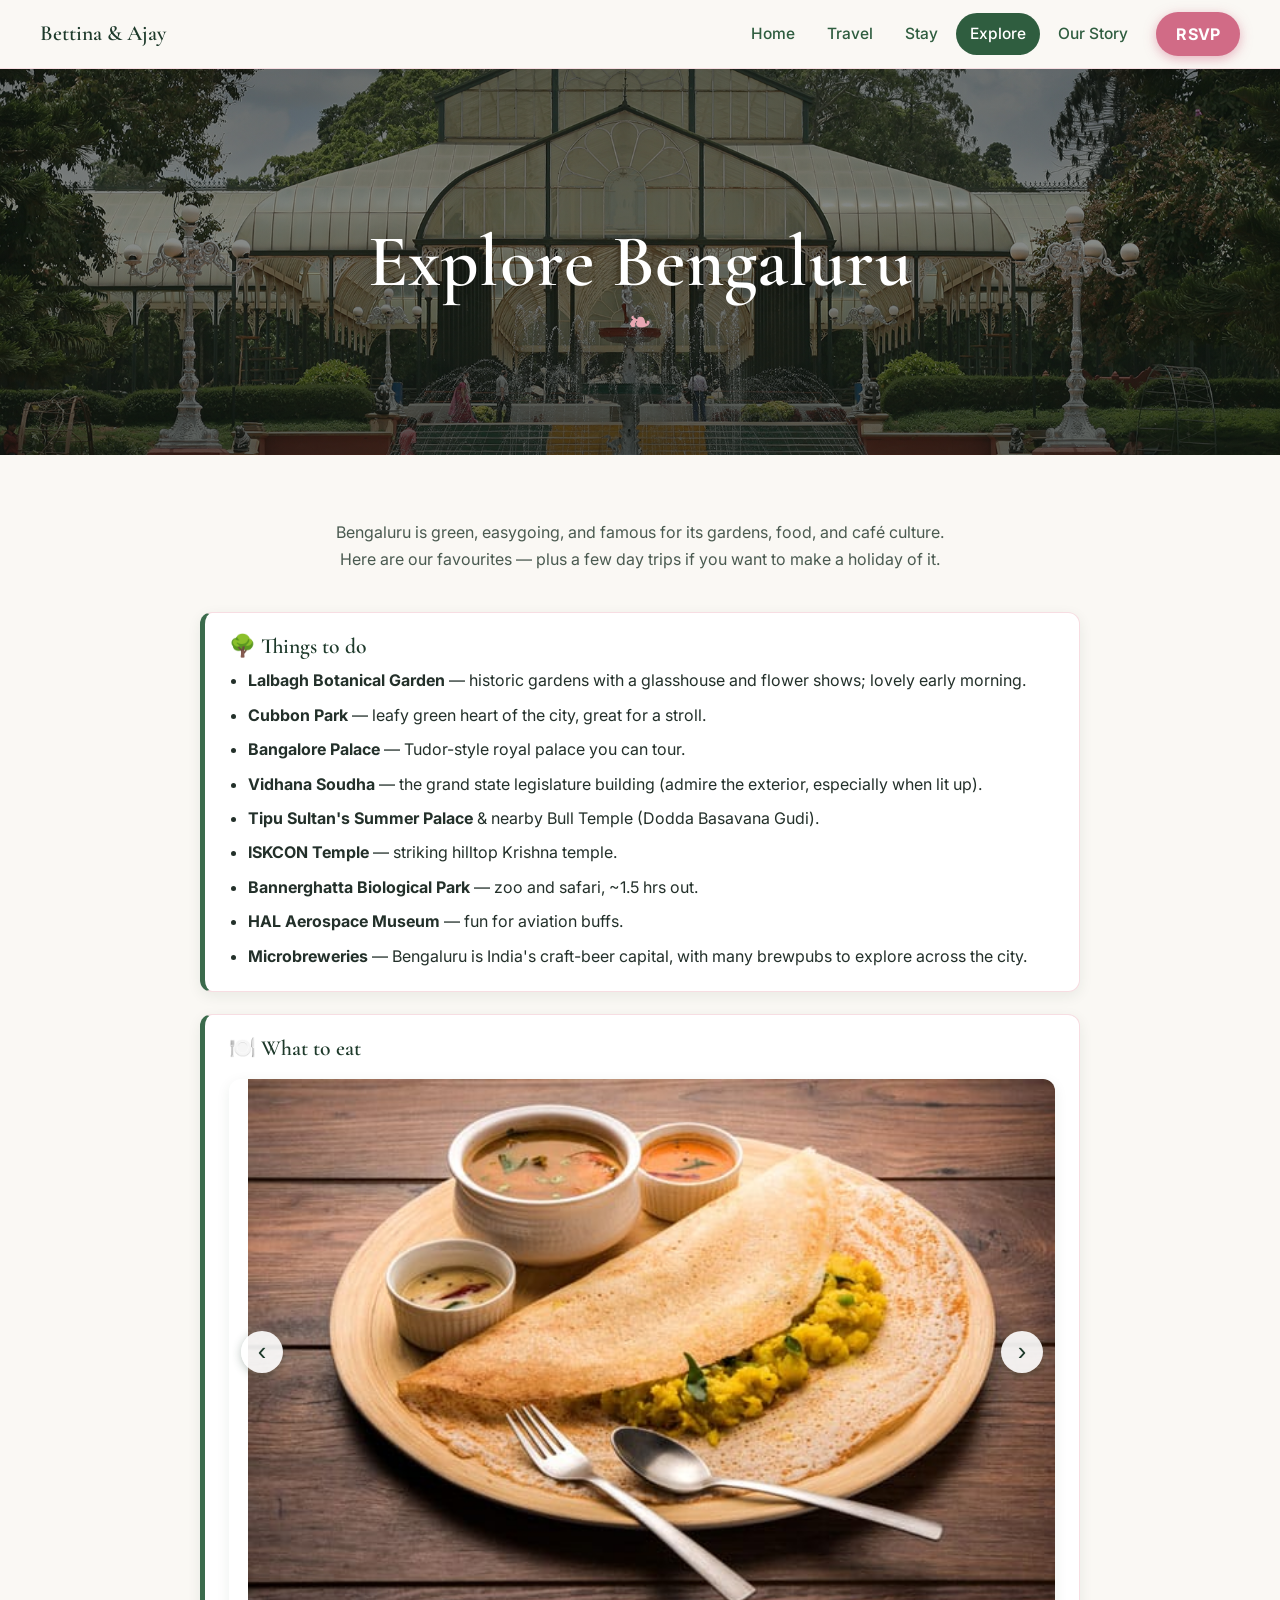
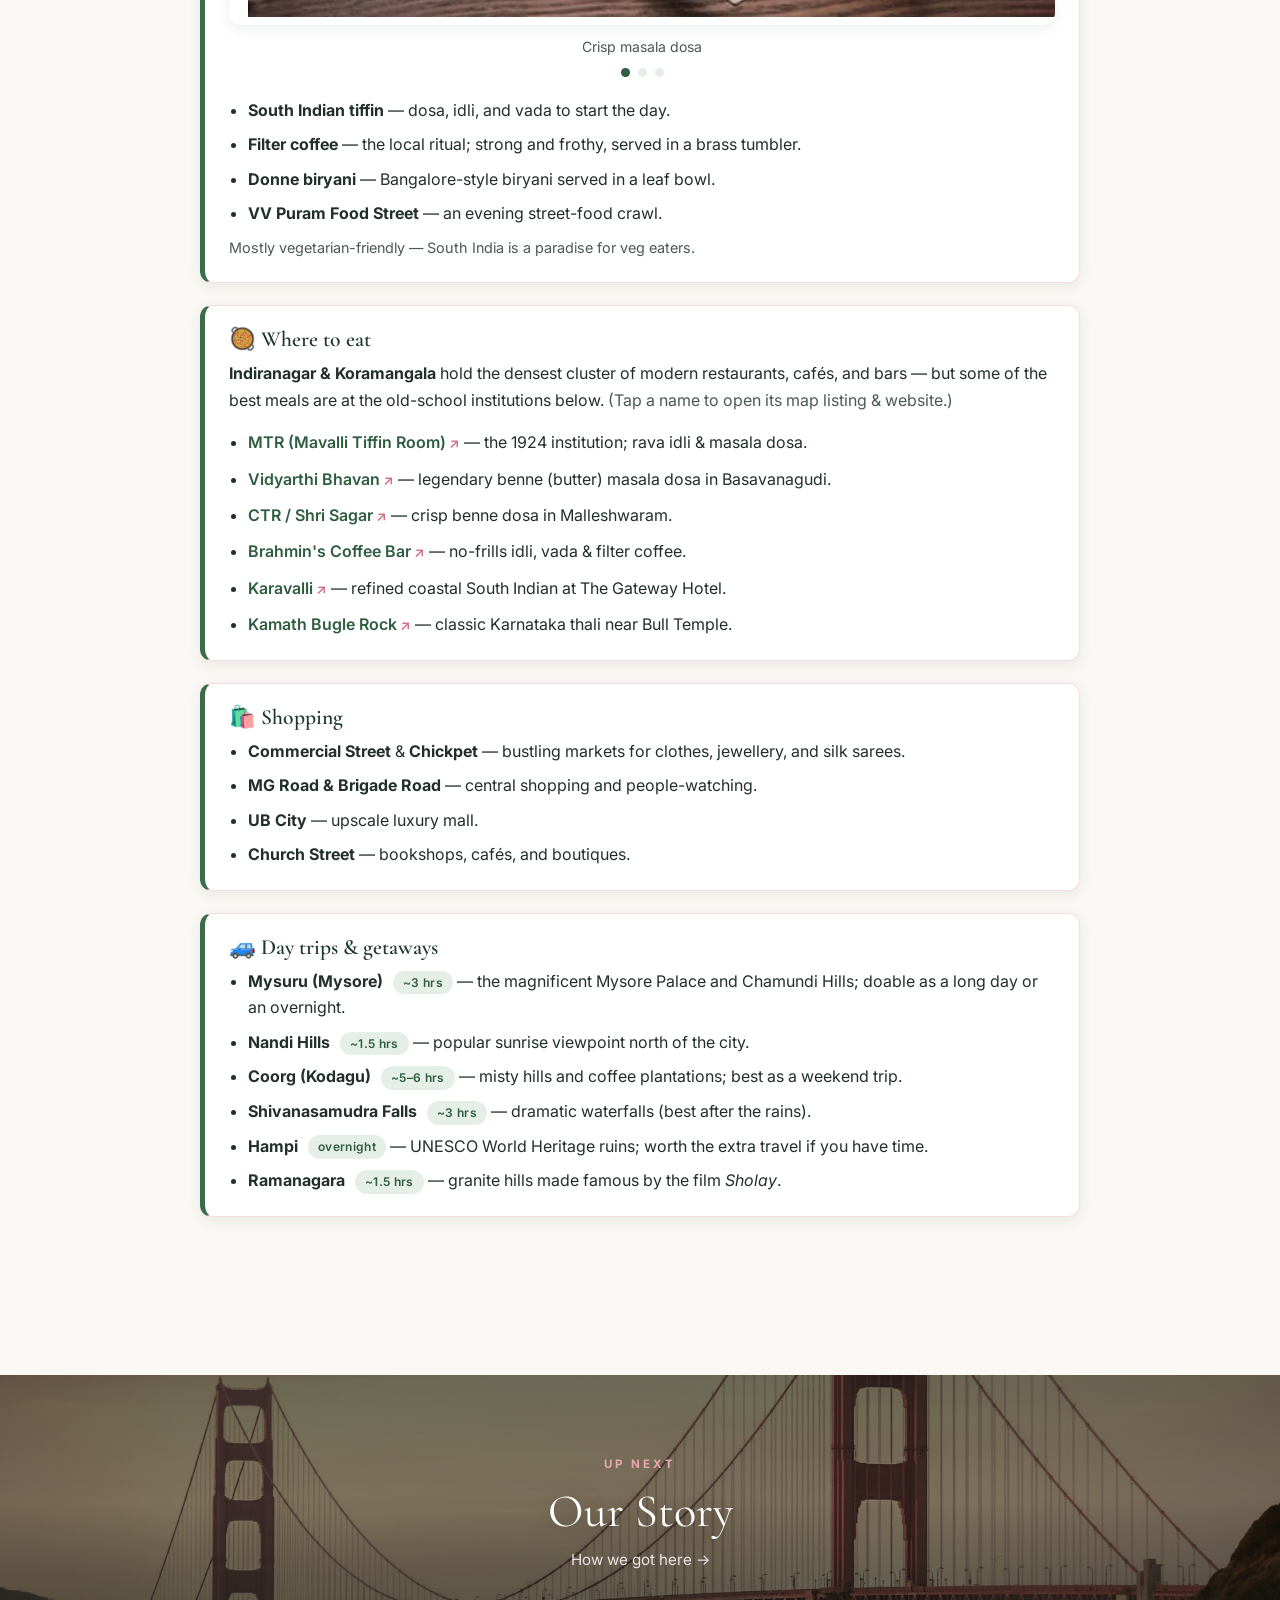
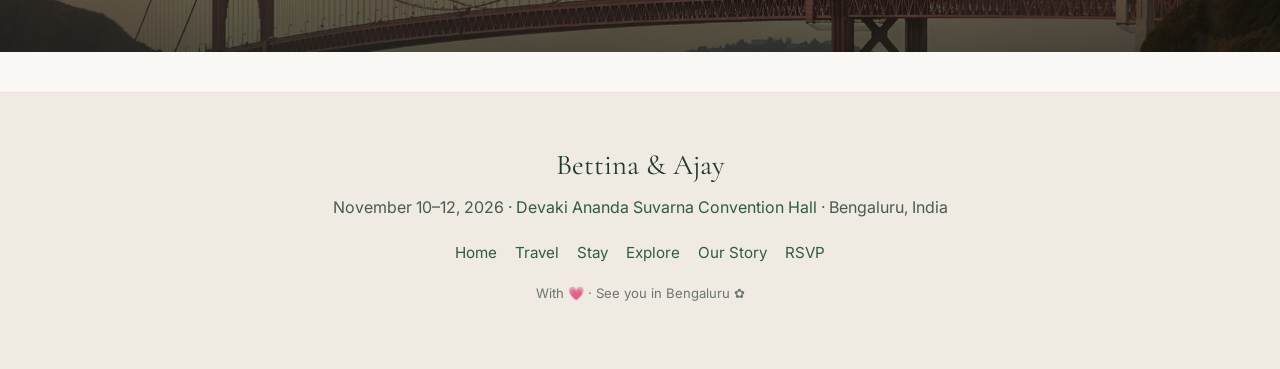
==== explore.html @ 7f12d261 "Update explore page: remove Toit/Brewski, fix MTR link, add Kamath Bugle Rock Co-Authored-By: Claude" ====
<!DOCTYPE html>
<html lang="en">

<head>
  <meta charset="UTF-8">
  <meta name="viewport" content="width=device-width, initial-scale=1.0">
  <title>Explore Bengaluru · Bettina &amp; Ajay</title>
  <meta name="description"
    content="Things to do, where to eat, shopping, and day trips around Bengaluru, India.">
  <link rel="icon" href="assets/favicon.svg" type="image/svg+xml">
  <link rel="preconnect" href="https://fonts.googleapis.com">
  <link rel="preconnect" href="https://fonts.gstatic.com" crossorigin>
  <link rel="stylesheet"
    href="https://fonts.googleapis.com/css2?family=Cormorant+Garamond:ital,wght@0,500;0,600;1,500&family=Inter:wght@400;500;600&display=swap">
  <link rel="stylesheet" href="assets/styles.css">
</head>

<body>
  <header class="site-header">
    <nav class="nav" aria-label="Primary">
      <a class="nav__brand" href="index.html">Bettina &amp; Ajay</a>
      <input type="checkbox" id="nav-toggle" class="nav__toggle" aria-label="Toggle menu">
      <div class="nav__right">
        <a class="nav__link" href="index.html">Home</a>
        <ul class="nav__menu" id="nav-menu">
          <li><a href="travel.html">Travel</a></li>
          <li><a href="stay.html">Stay</a></li>
          <li><a href="explore.html" aria-current="page">Explore</a></li>
          <li><a href="story.html">Our Story</a></li>
        </ul>
        <a class="nav__cta" href="rsvp.html">RSVP</a>
        <label for="nav-toggle" class="nav__burger" aria-hidden="true">
          <span></span><span></span><span></span>
        </label>
      </div>
    </nav>
  </header>

  <main>
    <section class="page-hero page-hero--explore" aria-label="Explore Bengaluru">
      <div class="page-hero__inner">
        <h1 class="section-title">Explore Bengaluru</h1>
      </div>
    </section>

    <section class="section">
      <div class="container">
        <p class="section-intro">
          Bengaluru is green, easygoing, and famous for its gardens, food, and café culture. Here are our
          favourites — plus a few day trips if you want to make a holiday of it.
        </p>

        <div class="prose">
          <!-- THINGS TO DO -->
          <article class="info-block">
            <h3>🌳 Things to do</h3>
            <ul>
              <li><strong>Lalbagh Botanical Garden</strong> — historic gardens with a glasshouse and
                flower shows; lovely early morning.</li>
              <li><strong>Cubbon Park</strong> — leafy green heart of the city, great for a stroll.</li>
              <li><strong>Bangalore Palace</strong> — Tudor-style royal palace you can tour.</li>
              <li><strong>Vidhana Soudha</strong> — the grand state legislature building (admire the
                exterior, especially when lit up).</li>
              <li><strong>Tipu Sultan's Summer Palace</strong> &amp; nearby Bull Temple (Dodda Basavana
                Gudi).</li>
              <li><strong>ISKCON Temple</strong> — striking hilltop Krishna temple.</li>
              <li><strong>Bannerghatta Biological Park</strong> — zoo and safari, ~1.5 hrs out.</li>
              <li><strong>HAL Aerospace Museum</strong> — fun for aviation buffs.</li>
              <li><strong>Microbreweries</strong> — Bengaluru is India's craft-beer capital, with many brewpubs to explore across the city.</li>
            </ul>
          </article>

          <!-- WHAT TO EAT -->
          <article class="info-block">
            <h3>🍽️ What to eat</h3>

            <div class="carousel" data-carousel>
              <div class="carousel__viewport">
                <ul class="carousel__track">
                  <li class="carousel__slide" data-caption="Crisp masala dosa">
                    <img src="assets/photos/dosa.jpg"
                      alt="A crisp golden masala dosa served with chutney and sambar" loading="lazy">
                  </li>
                  <li class="carousel__slide" data-caption="Soft steamed idli">
                    <img src="assets/photos/idli.jpg"
                      alt="Soft steamed idli served with chutney and sambar" loading="lazy">
                  </li>
                  <li class="carousel__slide" data-caption="South Indian filter coffee">
                    <img src="assets/photos/filter-coffee.webp"
                      alt="South Indian filter coffee served in a traditional brass davara and tumbler"
                      loading="lazy">
                  </li>
                </ul>
                <button type="button" class="carousel__btn carousel__btn--prev" data-carousel-prev
                  aria-label="Previous image">‹</button>
                <button type="button" class="carousel__btn carousel__btn--next" data-carousel-next
                  aria-label="Next image">›</button>
              </div>
              <p class="carousel__caption" data-carousel-caption>Crisp masala dosa</p>
              <div class="carousel__dots" data-carousel-dots aria-hidden="true"></div>
            </div>

            <ul style="margin-top:20px;">
              <li><strong>South Indian tiffin</strong> — dosa, idli, and vada to start the day.</li>
              <li><strong>Filter coffee</strong> — the local ritual; strong and frothy, served in a brass
                tumbler.</li>
              <li><strong>Donne biryani</strong> — Bangalore-style biryani served in a leaf bowl.</li>
              <li><strong>VV Puram Food Street</strong> — an evening street-food crawl.</li>
            </ul>
            <p class="muted" style="margin:10px 0 0;font-size:0.9rem;">Mostly vegetarian-friendly — South
              India is a paradise for veg eaters.</p>
          </article>

          <!-- WHERE TO EAT -->
          <article class="info-block">
            <h3>🥘 Where to eat</h3>
            <p><strong>Indiranagar &amp; Koramangala</strong> hold the densest cluster of modern
              restaurants, cafés, and bars — but some of the best meals are at the old-school institutions
              below. <span class="muted">(Tap a name to open its map listing &amp; website.)</span></p>
            <ul class="restaurant-list">
              <li><a href="https://maps.app.goo.gl/m9YyHX5MQrH6RdZ97?g_st=ic"
                  target="_blank" rel="noopener">MTR (Mavalli Tiffin Room)</a> — the 1924 institution;
                rava idli &amp; masala dosa.</li>
              <li><a href="https://www.google.com/maps/search/?api=1&amp;query=Vidyarthi%20Bhavan%20Bengaluru"
                  target="_blank" rel="noopener">Vidyarthi Bhavan</a> — legendary benne (butter) masala
                dosa in Basavanagudi.</li>
              <li><a href="https://www.google.com/maps/search/?api=1&amp;query=CTR%20Shri%20Sagar%20Malleshwaram%20Bengaluru"
                  target="_blank" rel="noopener">CTR / Shri Sagar</a> — crisp benne dosa in Malleshwaram.</li>
              <li><a href="https://www.google.com/maps/search/?api=1&amp;query=Brahmins%20Coffee%20Bar%20Bengaluru"
                  target="_blank" rel="noopener">Brahmin's Coffee Bar</a> — no-frills idli, vada &amp;
                filter coffee.</li>
              <li><a href="https://www.google.com/maps/search/?api=1&amp;query=Karavalli%20Bengaluru"
                  target="_blank" rel="noopener">Karavalli</a> — refined coastal South Indian at The
                Gateway Hotel.</li>
              <li><a href="https://www.google.com/maps/search/?api=1&amp;query=Kamath+Bugle+Rock+Bengaluru"
                  target="_blank" rel="noopener">Kamath Bugle Rock</a> — classic Karnataka thali near Bull Temple.</li>
            </ul>
          </article>

          <!-- SHOPPING -->
          <article class="info-block">
            <h3>🛍️ Shopping</h3>
            <ul>
              <li><strong>Commercial Street</strong> &amp; <strong>Chickpet</strong> — bustling markets for
                clothes, jewellery, and silk sarees.</li>
              <li><strong>MG Road &amp; Brigade Road</strong> — central shopping and people-watching.</li>
              <li><strong>UB City</strong> — upscale luxury mall.</li>
              <li><strong>Church Street</strong> — bookshops, cafés, and boutiques.</li>
            </ul>
          </article>

          <!-- DAY TRIPS -->
          <article class="info-block">
            <h3>🚙 Day trips &amp; getaways</h3>
            <ul>
              <li><strong>Mysuru (Mysore)</strong> <span class="tag">~3 hrs</span> — the magnificent Mysore
                Palace and Chamundi Hills; doable as a long day or an overnight.</li>
              <li><strong>Nandi Hills</strong> <span class="tag">~1.5 hrs</span> — popular sunrise viewpoint
                north of the city.</li>
              <li><strong>Coorg (Kodagu)</strong> <span class="tag">~5–6 hrs</span> — misty hills and
                coffee plantations; best as a weekend trip.</li>
              <li><strong>Shivanasamudra Falls</strong> <span class="tag">~3 hrs</span> — dramatic waterfalls
                (best after the rains).</li>
              <li><strong>Hampi</strong> <span class="tag">overnight</span> — UNESCO World Heritage ruins;
                worth the extra travel if you have time.</li>
              <li><strong>Ramanagara</strong> <span class="tag">~1.5 hrs</span> — granite hills made famous
                by the film <em>Sholay</em>.</li>
            </ul>
          </article>
        </div>

      </div>
    </section>

    <!-- Flow into the next section -->
    <div class="next-up next-up--story">
      <a class="next-up__link" href="story.html">
        <span class="next-up__label">Up next</span>
        <span class="next-up__title">Our Story</span>
        <span class="next-up__cue">How we got here →</span>
      </a>
    </div>
  </main>

  <footer class="site-footer">
    <div class="footer-names">Bettina &amp; Ajay</div>
    <p class="footer-meta">November 10–12, 2026 · <a href="https://maps.google.com/maps?q=Devaki+Ananda+Suvarna+Convention+Hall,+Bannerghatta+Road,+Hulimavu,+Bengaluru+560076" target="_blank" rel="noopener">Devaki Ananda Suvarna Convention Hall</a> ·
      Bengaluru, India</p>
    <ul class="footer-nav">
      <li><a href="index.html">Home</a></li>
      <li><a href="travel.html">Travel</a></li>
      <li><a href="stay.html">Stay</a></li>
      <li><a href="explore.html">Explore</a></li>
      <li><a href="story.html">Our Story</a></li>
      <li><a href="rsvp.html">RSVP</a></li>
    </ul>
    <p class="footer-fineprint">With 💗 · See you in Bengaluru ✿</p>
  </footer>

  <!-- Image carousel: prev/next + auto-rotate, pauses on hover/focus, no-JS friendly -->
  <script>
    (function () {
      var reduceMotion = window.matchMedia
        && window.matchMedia('(prefers-reduced-motion: reduce)').matches;

      document.querySelectorAll('[data-carousel]').forEach(function (root) {
        var track = root.querySelector('.carousel__track');
        var slides = Array.prototype.slice.call(root.querySelectorAll('.carousel__slide'));
        if (!track || slides.length < 2) return;

        var caption = root.querySelector('[data-carousel-caption]');
        var dotsWrap = root.querySelector('[data-carousel-dots]');
        var index = 0;
        var timer = null;

        var dots = slides.map(function (slide, i) {
          var dot = document.createElement('button');
          dot.type = 'button';
          dot.className = 'carousel__dot';
          dot.setAttribute('aria-label', 'Go to image ' + (i + 1));
          dot.addEventListener('click', function () { go(i); restart(); });
          dotsWrap.appendChild(dot);
          return dot;
        });

        function go(n) {
          index = (n + slides.length) % slides.length;
          track.style.transform = 'translateX(' + (-index * 100) + '%)';
          if (caption) caption.textContent = slides[index].getAttribute('data-caption') || '';
          dots.forEach(function (dot, i) {
            dot.setAttribute('aria-current', i === index ? 'true' : 'false');
          });
        }
        function next() { go(index + 1); }
        function prev() { go(index - 1); }
        function start() { if (!reduceMotion && !timer) timer = setInterval(next, 5000); }
        function stop() { if (timer) { clearInterval(timer); timer = null; } }
        function restart() { stop(); start(); }

        root.querySelector('[data-carousel-next]').addEventListener('click', function () { next(); restart(); });
        root.querySelector('[data-carousel-prev]').addEventListener('click', function () { prev(); restart(); });
        root.addEventListener('mouseenter', stop);
        root.addEventListener('mouseleave', start);
        root.addEventListener('focusin', stop);
        root.addEventListener('focusout', start);

        root.setAttribute('data-ready', '');
        go(0);
        start();
      });
    })();
  </script>
</body>

</html>
---- assets/styles.css ----
/* ==========================================================================
   Wedding site — shared theme
   Framework-free. Rich cream canvas, pink + forest green accents. Mobile-first.
   --------------------------------------------------------------------------
   FONTS: Uses Google Fonts (one <link> in each page's <head>). The font
   stacks below fall back to system serif/sans if the network is blocked.
   To go fully offline / zero external requests, remove the <link> tags in
   the HTML and the page will still look fine on the system fallback fonts.
   ========================================================================== */

:root {
  /* Forest greens */
  --green-900: #1e3a2b;
  --green-700: #2f5d3f;
  --green-500: #3b6b4c;
  --green-100: #e6efe7;

  /* Pinks */
  --pink-500: #d16b86;
  --pink-300: #e8a7b3;
  --pink-100: #f7dde2;
  --pink-050: #fdeef0;

  /* Neutrals — a bright warm off-white is the dominant canvas */
  --cream: #faf8f4;        /* bright warm off-white — page background */
  --cream-deep: #efeae2;   /* soft greige — footer */
  --surface: #ffffff;      /* clean white — cards & panels lift off the canvas */
  --white: #ffffff;
  --ink: #23302a;
  --ink-soft: #4a5a50;
  --hairline: rgba(35, 48, 42, 0.14); /* thin editorial rules */

  /* Accents */
  --gold: #c9a14a;

  /* Type */
  --serif: "Cormorant Garamond", "Iowan Old Style", "Palatino Linotype",
    Palatino, Georgia, "Times New Roman", serif;
  --sans: "Inter", -apple-system, BlinkMacSystemFont, "Segoe UI", Roboto,
    Helvetica, Arial, sans-serif;

  /* Layout */
  --maxw: 1240px;
  --radius: 16px;
  --shadow: 0 10px 30px rgba(30, 58, 43, 0.10);
  --shadow-sm: 0 4px 14px rgba(30, 58, 43, 0.08);
}

/* ----- Reset-ish ----- */
*,
*::before,
*::after {
  box-sizing: border-box;
}

html {
  scroll-behavior: smooth;
}

body {
  margin: 0;
  font-family: var(--sans);
  color: var(--ink);
  background-color: var(--cream);
  line-height: 1.65;
  -webkit-font-smoothing: antialiased;
  text-rendering: optimizeLegibility;
}

img {
  max-width: 100%;
  display: block;
}

a {
  color: var(--green-700);
  text-decoration: none;
}

a:hover {
  text-decoration: underline;
}

h1,
h2,
h3 {
  font-family: var(--serif);
  font-weight: 600;
  line-height: 1.1;
  color: var(--green-900);
  margin: 0 0 0.4em;
}

h1 {
  font-size: clamp(2.6rem, 7vw, 4.6rem);
  letter-spacing: 0.5px;
}

h2 {
  font-size: clamp(1.9rem, 4.5vw, 2.8rem);
}

h3 {
  font-size: 1.35rem;
}

p {
  margin: 0 0 1rem;
}

/* Visible keyboard focus for accessibility */
a:focus-visible,
button:focus-visible,
.btn:focus-visible {
  outline: 3px solid var(--pink-500);
  outline-offset: 2px;
  border-radius: 4px;
}

/* ----- Layout helpers ----- */
.container {
  width: 100%;
  max-width: var(--maxw);
  margin-inline: auto;
  padding-inline: 20px;
}

.section {
  padding: 64px 0;
}

.center {
  text-align: center;
}

.muted {
  color: var(--ink-soft);
}

/* Section heading with little leaf accents */
.section-title {
  text-align: center;
  margin-bottom: 8px;
}

.section-title::after {
  content: "❧";
  display: block;
  color: var(--pink-500);
  font-size: 1.7rem;
  margin-top: 6px;
}

.section-intro {
  text-align: center;
  max-width: 62ch;
  margin: 0 auto 40px;
  color: var(--ink-soft);
}

/* ==========================================================================
   Header / nav  (identical markup on every page)
   ========================================================================== */
.site-header {
  position: sticky;
  top: 0;
  z-index: 50;
  background: rgba(250, 248, 244, 0.9);
  backdrop-filter: blur(8px);
  border-bottom: 1px solid var(--pink-100);
}

.nav {
  position: relative; /* positioning context for the mobile dropdown */
  display: flex;
  flex-wrap: wrap;
  align-items: center;
  justify-content: space-between;
  gap: 8px 18px;
  padding: 12px 20px;
  max-width: var(--maxw);
  margin-inline: auto;
}

.nav__brand {
  font-family: var(--serif);
  font-size: 1.35rem;
  font-weight: 600;
  color: var(--green-900);
  white-space: nowrap;
}

.nav__brand:hover {
  text-decoration: none;
}

/* Checkbox that drives the CSS-only mobile menu — visually hidden, still focusable */
.nav__toggle {
  position: absolute;
  opacity: 0;
  pointer-events: none;
}

/* Right-hand cluster: Home · [menu] · RSVP · burger */
.nav__right {
  display: flex;
  flex-wrap: wrap;
  align-items: center;
  gap: 6px 4px;
}

.nav__menu {
  display: flex;
  flex-wrap: wrap;
  align-items: center;
  gap: 6px 4px;
  list-style: none;
  margin: 0;
  padding: 0;
}

/* Shared link-pill styling for Home + the collapsible menu links */
.nav__link,
.nav__menu a {
  display: inline-block;
  padding: 8px 14px;
  border-radius: 999px;
  color: var(--green-700);
  font-weight: 500;
  font-size: 0.97rem;
}

.nav__link:hover,
.nav__menu a:hover {
  background: var(--green-100);
  text-decoration: none;
}

.nav__link[aria-current="page"],
.nav__menu a[aria-current="page"] {
  background: var(--green-700);
  color: var(--white);
}

.nav__cta {
  position: relative;
  overflow: hidden;
  display: inline-block;
  border-radius: 999px;
  background: var(--pink-500);
  color: var(--white);
  font-weight: 700;
  font-size: 1rem;
  letter-spacing: 0.01em;
  margin-left: 10px;
  padding: 9px 20px;
  box-shadow: 0 3px 12px rgba(209, 107, 134, 0.5);
  transition: transform 0.12s ease, box-shadow 0.2s ease, background 0.2s ease;
}

.nav__cta:hover {
  background: var(--pink-300);
  color: var(--green-900);
  text-decoration: none;
  transform: translateY(-1px);
  box-shadow: 0 5px 16px rgba(209, 107, 134, 0.55);
}

/* Periodic light sweep across the RSVP button */
.nav__cta::before {
  content: "";
  position: absolute;
  top: 0;
  left: -150%;
  width: 60%;
  height: 100%;
  background: linear-gradient(100deg, transparent 0%, rgba(255, 255, 255, 0.5) 50%, transparent 100%);
  transform: skewX(-20deg);
  pointer-events: none;
  animation: cta-shimmer 4s ease-in-out infinite;
}

@keyframes cta-shimmer {
  0%, 18% { left: -150%; }
  58%, 100% { left: 160%; }
}

@media (prefers-reduced-motion: reduce) {
  .nav__cta::before { animation: none; }
}

.nav__cta[aria-current="page"] {
  background: var(--pink-500);
}

/* Hamburger button — hidden on desktop, shown on mobile */
.nav__burger {
  display: none;
  flex-direction: column;
  justify-content: center;
  gap: 4px;
  width: 42px;
  height: 38px;
  padding: 9px;
  border-radius: 10px;
  cursor: pointer;
}

.nav__burger span {
  display: block;
  width: 100%;
  height: 2px;
  border-radius: 2px;
  background: var(--green-900);
  transition: transform 0.2s ease, opacity 0.2s ease;
}

.nav__burger:hover {
  background: var(--green-100);
}

/* ----- Mobile: collapse secondary links into a hamburger dropdown ----- */
@media (max-width: 680px) {
  .nav {
    flex-wrap: nowrap;
    gap: 8px;
    padding: 10px 14px;
  }

  .nav__brand {
    font-size: 1.05rem;
    min-width: 0;            /* allow the brand to shrink first… */
    overflow: hidden;
    text-overflow: ellipsis; /* …and truncate only in the worst case */
  }

  .nav__right {
    flex-wrap: nowrap;
    flex-shrink: 0;          /* Home · RSVP · burger always stay visible */
    gap: 6px;
  }

  .nav__link {
    padding: 7px 12px;
  }

  .nav__cta {
    margin-left: 0;
    padding: 8px 14px;
    font-size: 0.95rem;
  }

  .nav__burger {
    display: flex;
    width: 36px;
    height: 32px;
    padding: 8px;
  }

  /* keyboard focus ring lands on the visible burger */
  .nav__toggle:focus-visible ~ .nav__right .nav__burger {
    outline: 3px solid var(--pink-500);
    outline-offset: 2px;
  }

  /* the four secondary links become a dropdown panel under the header */
  .nav__menu {
    position: absolute;
    top: 100%;
    left: 0;
    right: 0;
    flex-direction: column;
    align-items: stretch;
    gap: 2px;
    padding: 8px 14px 14px;
    background: var(--cream);
    border-bottom: 1px solid var(--pink-100);
    box-shadow: var(--shadow-sm);
    opacity: 0;
    visibility: hidden;
    transform: translateY(-6px);
    transition: opacity 0.18s ease, transform 0.18s ease, visibility 0.18s;
  }

  .nav__menu a {
    display: block;
    padding: 11px 14px;
    font-size: 1.02rem;
  }

  .nav__toggle:checked ~ .nav__right .nav__menu {
    opacity: 1;
    visibility: visible;
    transform: translateY(0);
  }

  /* burger morphs into an X while open */
  .nav__toggle:checked ~ .nav__right .nav__burger span:nth-child(1) {
    transform: translateY(6px) rotate(45deg);
  }
  .nav__toggle:checked ~ .nav__right .nav__burger span:nth-child(2) {
    opacity: 0;
  }
  .nav__toggle:checked ~ .nav__right .nav__burger span:nth-child(3) {
    transform: translateY(-6px) rotate(-45deg);
  }
}

/* ==========================================================================
   Buttons
   ========================================================================== */
.btn {
  display: inline-block;
  padding: 13px 28px;
  border-radius: 999px;
  font-weight: 600;
  font-size: 1rem;
  cursor: pointer;
  border: 2px solid transparent;
  transition: transform 0.08s ease, background 0.2s ease, color 0.2s ease;
}

.btn:hover {
  text-decoration: none;
  transform: translateY(-1px);
}

.btn--primary {
  background: var(--green-700);
  color: var(--white);
}

.btn--primary:hover {
  background: var(--green-500);
  color: var(--white);
}

.btn--pink {
  background: var(--pink-500);
  color: var(--white);
}

.btn--pink:hover {
  background: var(--pink-300);
  color: var(--green-900);
}

.btn--ghost {
  background: transparent;
  color: var(--green-900);
  border-color: var(--green-700);
}

.btn--ghost:hover {
  background: var(--green-700);
  color: var(--white);
}

.btn-row {
  display: flex;
  flex-wrap: wrap;
  gap: 14px;
  justify-content: center;
}

/* ==========================================================================
   Content blocks (travel / stay / explore)
   ========================================================================== */
.prose {
  max-width: 880px;
  margin-inline: auto;
}

.info-block {
  background: var(--surface);
  border: 1px solid var(--pink-100);
  border-left: 5px solid var(--green-500);
  border-radius: 12px;
  padding: 22px 24px;
  margin-bottom: 22px;
  box-shadow: var(--shadow-sm);
}

.info-block > h3 {
  margin-top: 0;
  display: flex;
  align-items: center;
  gap: 10px;
}

.info-block ul {
  margin: 0;
  padding-left: 1.2em;
}

.info-block li {
  margin-bottom: 8px;
}

.info-block li:last-child {
  margin-bottom: 0;
}

/* Highlighted callout (hotel block, important notes) */
.callout {
  background: var(--pink-050);
  border: 1px dashed var(--pink-300);
  border-radius: 12px;
  padding: 20px 24px;
  margin-bottom: 28px;
}

.callout--note {
  background: var(--green-100);
  border-color: var(--green-500);
}

.callout strong {
  color: var(--green-900);
}

/* Quiet inline note — a thin rule instead of a filled box */
.note-lead {
  max-width: 880px;
  margin: 0 auto 28px;
  padding: 2px 0 2px 16px;
  border-left: 2px solid var(--green-500);
  color: var(--ink-soft);
  font-size: 0.95rem;
}

.note-lead strong { color: var(--green-900); }

/* Placeholder token styling so [BRACKETS] are easy to spot while editing */
.ph {
  background: #fff3cd;
  border-bottom: 1px dashed var(--gold);
  padding: 0 3px;
  border-radius: 3px;
  font-style: normal;
}

/* Pill tags (e.g. ~3 hrs, $$, veg) */
.tag {
  display: inline-block;
  font-size: 0.75rem;
  font-weight: 600;
  letter-spacing: 0.3px;
  background: var(--green-100);
  color: var(--green-700);
  padding: 2px 10px;
  border-radius: 999px;
  margin-left: 6px;
  vertical-align: middle;
}

/* ==========================================================================
   RSVP form embed
   ========================================================================== */
.form-wrap {
  background: var(--surface);
  border: 1px solid var(--pink-100);
  border-radius: var(--radius);
  padding: 14px;
  box-shadow: var(--shadow-sm);
  max-width: 720px;
  margin: 0 auto 24px;
}

.form-wrap iframe {
  width: 100%;
  min-height: 900px;
  border: 0;
  border-radius: 8px;
}

/* ==========================================================================
   Map embed (venue)
   ========================================================================== */
.map-embed {
  max-width: 880px;
  margin: 0 auto;
  border-radius: var(--radius);
  overflow: hidden;
  box-shadow: var(--shadow);
  border: 6px solid var(--surface);
  line-height: 0;
}

.map-embed iframe {
  display: block;
  width: 100%;
  height: 420px;
  border: 0;
}

@media (max-width: 560px) {
  .map-embed iframe {
    height: 320px;
  }
}

/* ==========================================================================
   Footer
   ========================================================================== */
.site-footer {
  background: var(--cream-deep);
  color: var(--ink);
  text-align: center;
  padding: 48px 20px;
  margin-top: 40px;
  border-top: 1px solid var(--pink-100);
}

.site-footer a {
  color: var(--green-700);
}

.site-footer .footer-names {
  font-family: var(--serif);
  font-size: 1.8rem;
  color: var(--green-900);
  margin-bottom: 6px;
}

.site-footer .footer-meta {
  color: var(--ink-soft);
  margin-bottom: 18px;
}

.footer-nav {
  list-style: none;
  display: flex;
  flex-wrap: wrap;
  justify-content: center;
  gap: 6px 18px;
  padding: 0;
  margin: 0 0 18px;
}

.footer-nav a {
  color: var(--green-700);
  font-size: 0.95rem;
}

.footer-fineprint {
  color: var(--ink-soft);
  font-size: 0.82rem;
  opacity: 0.8;
}

/* ==========================================================================
   Responsive tweaks
   ========================================================================== */
@media (max-width: 560px) {
  .section {
    padding: 48px 0;
  }
}

/* Respect reduced-motion preference */
@media (prefers-reduced-motion: reduce) {
  html {
    scroll-behavior: auto;
  }

  * {
    transition: none !important;
  }
}

/* ==========================================================================
   Homepage — editorial / type-led layout
   Scoped to .lede and .editorial, which only appear on index.html, so the
   content pages (which use .section / .info-block) are unaffected.
   ========================================================================== */

/* Hero / lede — full-bleed photo banner behind the names.
   A dark gradient is laid over the photo so the type stays legible. */
.lede {
  position: relative;
  text-align: center;
  max-width: none;
  margin: 0;
  padding: clamp(120px, 22vh, 220px) 24px clamp(96px, 18vh, 180px);
  background-image:
    linear-gradient(180deg, rgba(16, 22, 18, 0.56) 0%, rgba(16, 22, 18, 0.46) 45%, rgba(16, 22, 18, 0.66) 100%),
    url("photos/bangalore-backdrop.jpg");
  background-size: cover;
  background-position: center 38%;
}

.lede__kicker {
  margin: 0 0 30px;
  font-size: 0.72rem;
  font-weight: 600;
  text-transform: uppercase;
  letter-spacing: 0.34em;
  color: rgba(255, 255, 255, 0.92);
}

.lede__names {
  margin: 0;
  font-family: var(--serif);
  font-weight: 500;
  font-size: clamp(3rem, 9vw, 6.4rem);
  line-height: 1.04;
  color: #fff;
  text-shadow: 0 2px 24px rgba(0, 0, 0, 0.38);
}

.lede__amp {
  font-style: italic;
  font-weight: 400;
  color: #fff;
}

.lede__meta {
  margin: 30px 0 0;
  font-size: 0.82rem;
  font-weight: 600;
  text-transform: uppercase;
  letter-spacing: 0.2em;
  color: rgba(255, 255, 255, 0.9);
  text-shadow: 0 1px 12px rgba(0, 0, 0, 0.4);
}

/* Editorial reading column */
.editorial {
  max-width: 980px;
  margin: 0 auto;
  padding: 0 24px;
}

/* Centered serif intro line */
.ed-intro {
  padding: 8px 0 28px;
  text-align: center;
  border-bottom: 1px solid var(--hairline);
}

.ed-intro .btn {
  margin-top: 16px;
}

.ed-intro p {
  max-width: none;
  margin: 0 auto;
  text-align: center;
  font-family: var(--serif);
  font-size: clamp(1.35rem, 2.6vw, 1.75rem);
  line-height: 1.5;
  color: var(--green-900);
}

/* Label | body block */
.block {
  display: grid;
  grid-template-columns: 160px 1fr;
  gap: 16px 32px;
  padding: 52px 0;
  border-bottom: 1px solid var(--hairline);
}

.block:last-child {
  border-bottom: 0;
}

.block__label {
  margin: 6px 0 0;
  font-size: 0.76rem;
  font-weight: 700;
  text-transform: uppercase;
  letter-spacing: 0.16em;
  color: var(--green-700);
}

.block__body {
  max-width: 62ch;
}

.block__body > :first-child { margin-top: 0; }
.block__body > :last-child { margin-bottom: 0; }

.block__body p {
  font-size: 1.06rem;
  line-height: 1.75;
  color: var(--ink);
}

.block__body .venue-name {
  font-family: var(--serif);
  font-size: 1.35rem;
  line-height: 1.4;
  color: var(--green-900);
}

/* Our Story — long-form narrative with photos woven through */
.story {
  max-width: 720px;
  margin-inline: auto;
}

.story p {
  font-size: 1.1rem;
  line-height: 1.85;
  color: var(--ink);
}

.story__lead {
  font-family: var(--serif);
  font-size: clamp(1.4rem, 3vw, 1.9rem);
  line-height: 1.5;
  color: var(--green-900);
  margin-bottom: 1.3rem;
}

.story figure {
  margin: 40px 0;
}

.story figure img {
  width: 100%;
  border-radius: 12px;
  box-shadow: var(--shadow-sm);
}

/* Portrait shots shouldn't tower over the column */
.story figure.story__portrait img {
  max-width: 460px;
  margin-inline: auto;
}

.story figcaption {
  margin-top: 12px;
  text-align: center;
  font-family: var(--serif);
  font-style: italic;
  font-size: 1.05rem;
  line-height: 1.5;
  color: var(--ink-soft);
}

/* The Day — schedule list */
.schedule {
  list-style: none;
  margin: 0;
  padding: 0;
}

.schedule li {
  display: flex;
  justify-content: space-between;
  align-items: flex-start;
  gap: 18px;
  padding: 15px 0;
  border-bottom: 1px solid var(--hairline);
}

.schedule li:last-child { border-bottom: 0; }


.schedule__name {
  display: inline-flex;
  align-items: center;
  gap: 0.3em;
  font-family: var(--serif);
  font-size: 1.25rem;
  color: var(--green-900);
}

.schedule__qual {
  font-size: 1rem;
  font-style: italic;
  color: var(--ink-soft);
}

.schedule__when {
  display: flex;
  flex-direction: column;
  align-items: flex-end;
  gap: 2px;
  text-align: right;
}

.schedule__day {
  font-size: 0.92rem;
  font-weight: 600;
  letter-spacing: 0.02em;
  color: var(--green-700);
}

/* Meal time sits under the venue and reads as a clear sub-detail,
   so it can't be mistaken for the event's start time */
.schedule__sub-time {
  margin-top: 4px;
  font-size: 0.8rem;
  font-style: italic;
  letter-spacing: 0.02em;
  color: var(--ink-soft);
}

.schedule__where {
  font-size: 0.75rem;
  letter-spacing: 0.06em;
  text-transform: uppercase;
  color: var(--ink-soft);
}

/* Venue map — sits in the body column; made tall so the info card
   (top-left) drops clear of the centred pin */
.editorial .map-embed {
  position: relative;
  border: 1px solid var(--hairline);
  border-radius: 2px;
  box-shadow: none;
  max-width: 100%;
  margin-top: 8px;
}

.editorial .map-embed iframe { height: 540px; }

/* Recenter control floated over the map (our button on top of Google's iframe) */
.map-recenter {
  position: absolute;
  top: 14px;
  right: 14px;
  z-index: 2;
  display: inline-flex;
  align-items: center;
  gap: 6px;
  padding: 10px 18px;
  border-radius: 999px;
  background: var(--green-700);
  color: var(--white);
  font-size: 0.88rem;
  font-weight: 700;
  letter-spacing: 0.01em;
  box-shadow: 0 3px 12px rgba(30, 58, 43, 0.45);
}

.map-recenter:hover {
  background: var(--green-900);
  color: var(--white);
  text-decoration: none;
}

/* Plan your trip — link list */
.linklist {
  list-style: none;
  margin: 0;
  padding: 0;
}

.linklist li { border-bottom: 1px solid var(--hairline); }
.linklist li:last-child { border-bottom: 0; }

.linklist a {
  display: flex;
  justify-content: space-between;
  align-items: baseline;
  gap: 18px;
  padding: 16px 0;
  color: var(--green-900);
}

.linklist a:hover { text-decoration: none; }
.linklist a:hover .linklist__t { text-decoration: underline; }

.linklist__t {
  font-family: var(--serif);
  font-size: 1.3rem;
}

.linklist__d {
  font-size: 0.9rem;
  color: var(--ink-soft);
  text-align: right;
}

.block__body .btn { margin-top: 20px; }

@media (max-width: 680px) {
  .lede { padding: 96px 20px 84px; }

  .block {
    grid-template-columns: 1fr;
    gap: 12px;
    padding: 44px 0;
  }

  .block__label { margin-bottom: 2px; }
}

@media (max-width: 440px) {
  .schedule li,
  .linklist a {
    flex-direction: column;
    gap: 3px;
  }

  .schedule__when { align-items: flex-start; text-align: left; }
  .linklist__d { text-align: left; }
}

/* Simple bulleted list inside an editorial block (e.g. What to Wear) */
.block__body .bullets {
  margin: 0;
  padding-left: 1.2em;
}

.block__body .bullets li {
  margin-bottom: 10px;
  line-height: 1.7;
}

.block__body .bullets li:last-child {
  margin-bottom: 0;
}

/* ==========================================================================
   Info bubble (e.g. "what is a mehendi") — hover / tap tooltip, no JS
   ========================================================================== */
.hint {
  position: relative;
  display: inline-block;
  margin-left: 8px;
  vertical-align: middle;
  cursor: help;
}

.hint__icon {
  display: inline-flex;
  align-items: center;
  justify-content: center;
  width: 24px;
  height: 24px;
  border-radius: 50%;
  border: 1.5px solid var(--green-500);
  background: var(--green-100);
  color: var(--green-700);
  font-family: var(--sans);
  font-size: 0.92rem;
  font-weight: 700;
  font-style: normal;
}

.hint__bubble {
  position: absolute;
  left: 50%;
  transform: translateX(-50%);
  top: calc(100% + 8px);
  width: min(290px, 78vw);
  background: var(--green-900);
  color: var(--cream);
  padding: 11px 14px;
  border-radius: 10px;
  font-family: var(--sans);
  font-size: 0.82rem;
  font-weight: 400;
  line-height: 1.5;
  letter-spacing: normal;
  text-align: left;
  box-shadow: 0 8px 24px rgba(30, 58, 43, 0.35);
  opacity: 0;
  visibility: hidden;
  transition: opacity 0.15s ease;
  z-index: 6;
}

.hint:hover .hint__bubble,
.hint:focus .hint__bubble,
.hint:focus-within .hint__bubble {
  opacity: 1;
  visibility: visible;
}

/* ==========================================================================
   Origin switch (travel page) — CSS-only radio pills, no JS.
   Pick where you're travelling from; tailored content shows page-wide.
   ========================================================================== */
.tz-radio {
  position: absolute;
  opacity: 0;
  pointer-events: none;
}

.tz-switch {
  display: flex;
  flex-wrap: wrap;
  align-items: center;
  justify-content: center;
  text-align: center;
  gap: 12px 14px;
  max-width: 880px;
  margin: 0 auto 28px;
  padding: 16px 20px;
  background: var(--green-100);
  border-radius: 12px;
}

.tz-switch__label {
  flex-basis: 100%;
  font-weight: 600;
  color: var(--green-900);
}

.tz-switch__pills {
  display: flex;
  flex-wrap: wrap;
  justify-content: center;
  gap: 8px;
}

.tz-switch label {
  padding: 8px 18px;
  border-radius: 999px;
  border: 1px solid var(--green-500);
  background: var(--white);
  color: var(--green-700);
  font-weight: 600;
  font-size: 0.9rem;
  cursor: pointer;
  transition: background 0.15s ease, color 0.15s ease;
}

.tz-switch label:hover {
  background: var(--green-100);
}

/* Active pill reflects the checked radio */
#tz-pt:checked ~ .tz-switch label[for="tz-pt"],
#tz-et:checked ~ .tz-switch label[for="tz-et"],
#tz-uk:checked ~ .tz-switch label[for="tz-uk"] {
  background: var(--green-700);
  color: var(--white);
  border-color: var(--green-700);
}

#tz-pt:focus-visible ~ .tz-switch label[for="tz-pt"],
#tz-et:focus-visible ~ .tz-switch label[for="tz-et"],
#tz-uk:focus-visible ~ .tz-switch label[for="tz-uk"] {
  outline: 2px solid var(--pink-500);
  outline-offset: 2px;
}

/* Origin-specific content is hidden until its origin is the chosen one.
   `revert` restores each element's natural display (list-item, block, …). */
.tz-only {
  display: none;
}

#tz-pt:checked ~ .prose .tz-only[data-tz="pt"],
#tz-et:checked ~ .prose .tz-only[data-tz="et"],
#tz-uk:checked ~ .prose .tz-only[data-tz="uk"] {
  display: revert;
}

/* ==========================================================================
   Photo galleries (explore page)
   ========================================================================== */
.hero-photo {
  margin: 0 0 32px;
}

.hero-photo img {
  width: 100%;
  aspect-ratio: 16 / 7;
  object-fit: cover;
  border-radius: 12px;
  box-shadow: var(--shadow-sm);
}

.gallery {
  display: grid;
  grid-template-columns: repeat(auto-fit, minmax(220px, 1fr));
  gap: 14px;
  margin-top: 18px;
}

.gallery figure {
  margin: 0;
}

.gallery img {
  width: 100%;
  aspect-ratio: 4 / 3;
  object-fit: cover;
  border-radius: 10px;
  box-shadow: var(--shadow-sm);
}

.gallery figcaption {
  margin-top: 6px;
  font-size: 0.85rem;
  color: var(--ink-soft);
}

/* Image carousel (e.g. "what to eat") — JS slider with prev/next + auto-rotate */
.carousel {
  position: relative;
  margin-top: 18px;
}

.carousel__viewport {
  position: relative;
  overflow: hidden;
  border-radius: 12px;
  box-shadow: var(--shadow-sm);
  /* Promote to its own layer so the rounded clip reliably hides
     the adjacent (transformed) slides — no edge bleed. */
  transform: translateZ(0);
}

.carousel__track {
  display: flex;
  margin: 0;
  padding: 0;
  list-style: none;
  transition: transform 0.5s ease;
}

.carousel__slide {
  flex: 0 0 100%;
  margin: 0;
}

.carousel__slide img {
  width: 100%;
  aspect-ratio: 3 / 2;
  object-fit: cover;
  object-position: center;
  display: block;
}

/* Prev / next controls, floated over the image */
.carousel__btn {
  position: absolute;
  top: 50%;
  transform: translateY(-50%);
  z-index: 2;
  display: flex;
  align-items: center;
  justify-content: center;
  width: 42px;
  height: 42px;
  padding: 0;
  border: none;
  border-radius: 50%;
  background: rgba(255, 255, 255, 0.9);
  color: var(--green-900);
  font-size: 1.6rem;
  line-height: 1;
  cursor: pointer;
  box-shadow: 0 2px 10px rgba(30, 58, 43, 0.3);
}

.carousel__btn:hover {
  background: #fff;
}

.carousel__btn--prev { left: 12px; }
.carousel__btn--next { right: 12px; }

.carousel__caption {
  margin: 10px 0 0;
  font-size: 0.88rem;
  color: var(--ink-soft);
  text-align: center;
}

.carousel__dots {
  display: flex;
  justify-content: center;
  gap: 8px;
  margin-top: 10px;
}

.carousel__dot {
  width: 9px;
  height: 9px;
  padding: 0;
  border: none;
  border-radius: 50%;
  background: var(--green-100);
  cursor: pointer;
}

.carousel__dot[aria-current="true"] {
  background: var(--green-700);
}

/* If JS is off, fall back to a simple stacked view of all slides */
.carousel:not([data-ready]) .carousel__track {
  flex-direction: column;
  gap: 12px;
}

.carousel:not([data-ready]) .carousel__btn,
.carousel:not([data-ready]) .carousel__dots {
  display: none;
}

.carousel:not([data-ready]) .carousel__slide img {
  border-radius: 12px;
}

/* One-per-line restaurant list */
.restaurant-list {
  margin: 0;
  padding-left: 1.2em;
}

.restaurant-list li {
  margin-bottom: 10px;
}

.restaurant-list li:last-child {
  margin-bottom: 0;
}

/* Make the map links obviously clickable with a trailing link glyph */
.restaurant-list a {
  font-weight: 600;
}

.restaurant-list a::after {
  content: "↗";
  margin-left: 3px;
  font-size: 0.85em;
  color: var(--pink-500);
}

/* ==========================================================================
   Cross-page flow — full-bleed "Up next" band so each page bleeds into the
   next as you scroll (Home → Travel → Stay → Explore → RSVP).
   ========================================================================== */
.next-up {
  width: 100vw;
  margin-left: calc(50% - 50vw);
  margin-top: 72px;
  background-size: cover;
  background-position: center;
}

/* Each band previews its destination with that page's banner photo. */
.next-up--story {
  background-image:
    linear-gradient(180deg, rgba(16, 22, 18, 0.62) 0%, rgba(16, 22, 18, 0.54) 45%, rgba(16, 22, 18, 0.74) 100%),
    url("photos/golden-gate-bridge.webp");
  background-position: center 60%;
}

.next-up--travel {
  background-image:
    linear-gradient(180deg, rgba(12, 18, 26, 0.62) 0%, rgba(12, 18, 26, 0.54) 45%, rgba(12, 18, 26, 0.74) 100%),
    url("photos/blr-airport.jpg");
  background-position: center 62%;
}

.next-up--stay {
  background-image:
    linear-gradient(180deg, rgba(16, 22, 18, 0.62) 0%, rgba(16, 22, 18, 0.54) 45%, rgba(16, 22, 18, 0.74) 100%),
    url("photos/bangalore-city.jpg");
  background-position: center 58%;
}

.next-up--explore {
  background-image:
    linear-gradient(180deg, rgba(16, 22, 18, 0.62) 0%, rgba(16, 22, 18, 0.54) 45%, rgba(16, 22, 18, 0.74) 100%),
    url("photos/lalbagh-botanical.jpg");
  background-position: center 55%;
}

.next-up--rsvp {
  background-image:
    linear-gradient(180deg, rgba(16, 22, 18, 0.62) 0%, rgba(16, 22, 18, 0.54) 45%, rgba(16, 22, 18, 0.74) 100%),
    url("photos/bangalore-backdrop.jpg");
}

/* On the editorial homepage the band follows the reading column directly. */
.editorial + .next-up {
  margin-top: 0;
}

.next-up__link {
  display: block;
  max-width: var(--maxw);
  margin-inline: auto;
  padding: clamp(48px, 8vw, 80px) 24px;
  text-align: center;
  color: var(--cream);
}

.next-up__link:hover {
  text-decoration: none;
}

.next-up__label {
  display: block;
  margin-bottom: 12px;
  font-size: 0.72rem;
  font-weight: 700;
  text-transform: uppercase;
  letter-spacing: 0.26em;
  color: var(--pink-300);
}

.next-up__title {
  display: block;
  font-family: var(--serif);
  font-size: clamp(1.9rem, 4.5vw, 2.9rem);
  line-height: 1.1;
  color: #fff;
  text-shadow: 0 2px 24px rgba(0, 0, 0, 0.4);
}

.next-up__link:hover .next-up__title {
  text-decoration: underline;
}

.next-up__cue {
  display: block;
  margin-top: 10px;
  font-size: 0.95rem;
  color: rgba(255, 255, 255, 0.85);
}

/* ==========================================================================
   Page hero — full-bleed title-background panel for content pages,
   mirroring the homepage hero (a dark gradient keeps the type legible).
   ========================================================================== */
.page-hero {
  position: relative;
  width: 100vw;
  margin-left: calc(50% - 50vw);
  padding: clamp(96px, 17vh, 180px) 24px clamp(72px, 12vh, 130px);
  text-align: center;
  background-size: cover;
  background-position: center;
}

.page-hero--travel {
  background-image:
    linear-gradient(180deg, rgba(12, 18, 26, 0.60) 0%, rgba(12, 18, 26, 0.52) 45%, rgba(12, 18, 26, 0.72) 100%),
    url("photos/blr-airport.jpg");
  background-position: center 62%;
}

.page-hero--stay {
  background-image:
    linear-gradient(180deg, rgba(16, 22, 18, 0.60) 0%, rgba(16, 22, 18, 0.52) 45%, rgba(16, 22, 18, 0.72) 100%),
    url("photos/bangalore-city.jpg");
  background-position: center 58%;
}

.page-hero--explore {
  background-image:
    linear-gradient(180deg, rgba(16, 22, 18, 0.58) 0%, rgba(16, 22, 18, 0.50) 45%, rgba(16, 22, 18, 0.70) 100%),
    url("photos/lalbagh-botanical.jpg");
  background-position: center 55%;
}

.page-hero--story {
  background-image:
    linear-gradient(180deg, rgba(16, 22, 18, 0.52) 0%, rgba(16, 22, 18, 0.46) 45%, rgba(16, 22, 18, 0.66) 100%),
    url("photos/golden-gate-bridge.webp");
  background-position: center 60%;
}

.page-hero__inner {
  max-width: 760px;
  margin-inline: auto;
}

.page-hero .section-title {
  color: #fff;
  text-shadow: 0 2px 24px rgba(0, 0, 0, 0.4);
}

.page-hero .section-title::after {
  color: var(--pink-300);
}
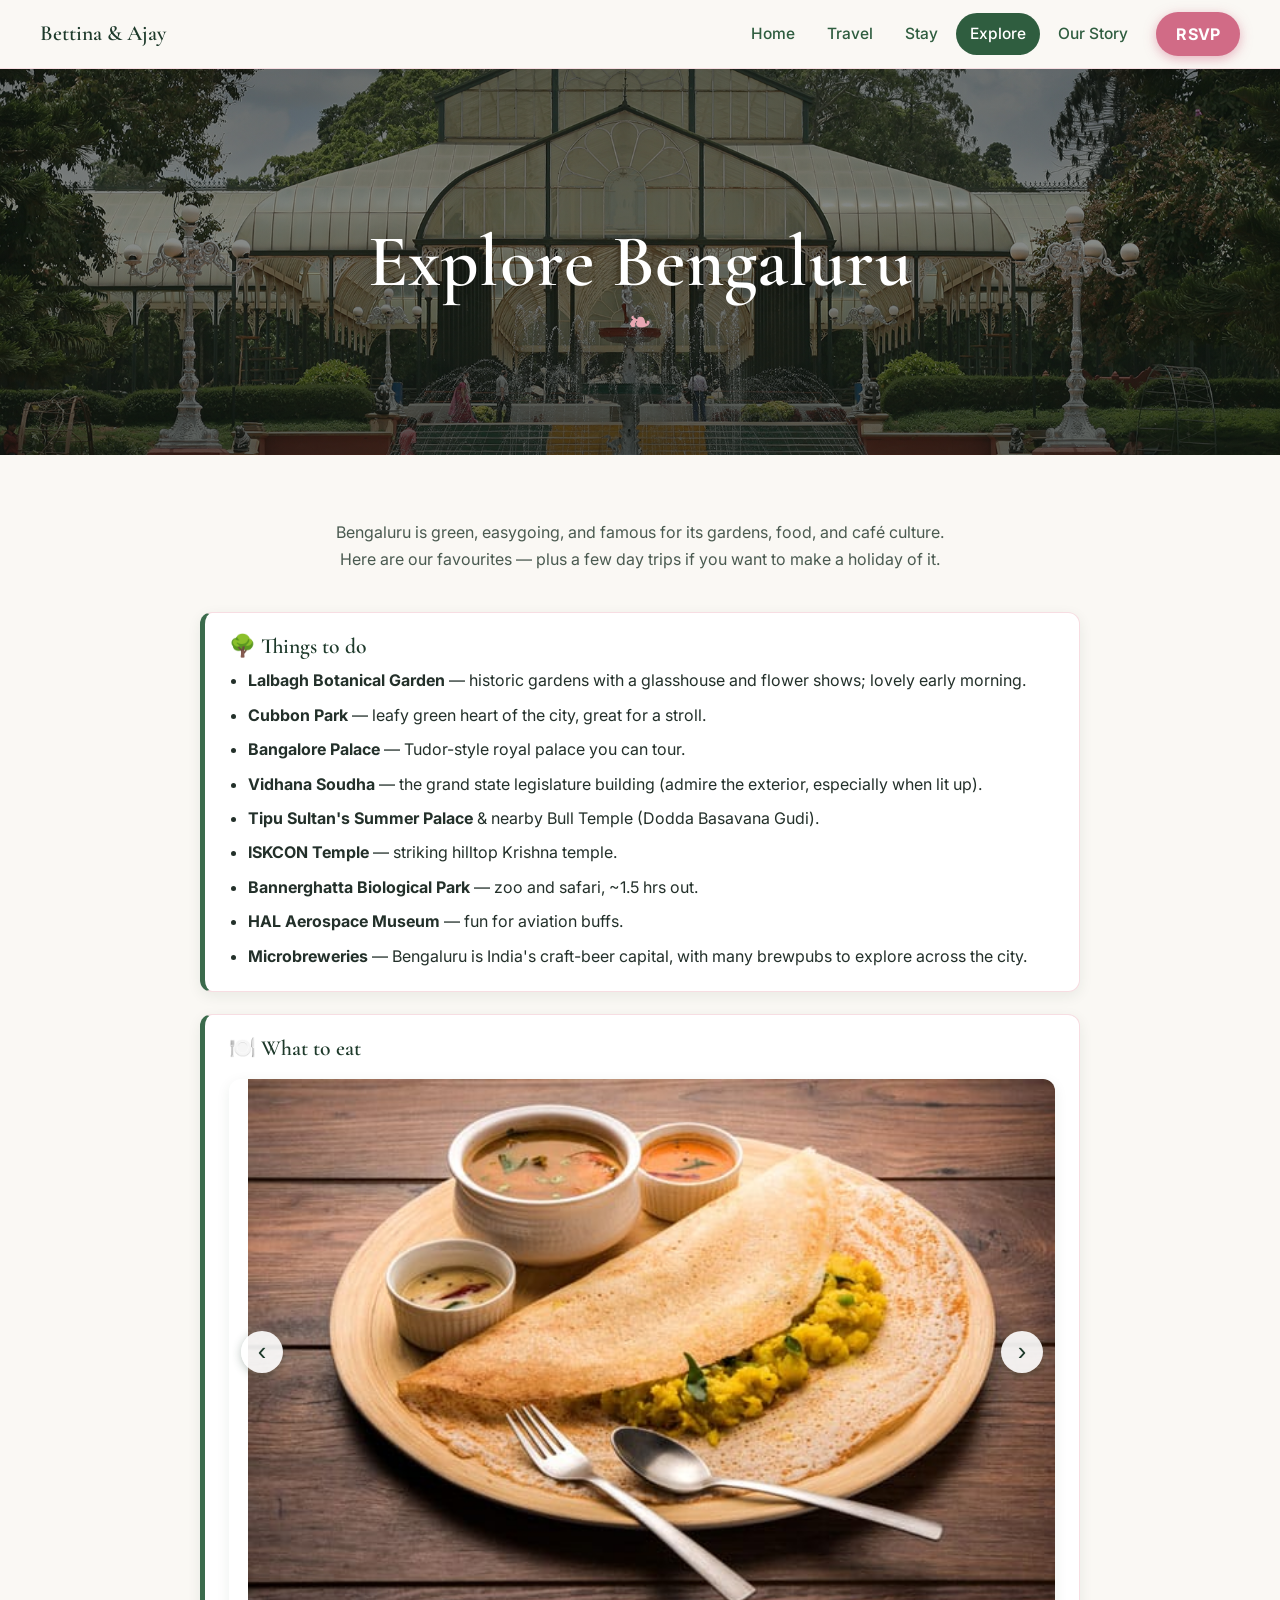
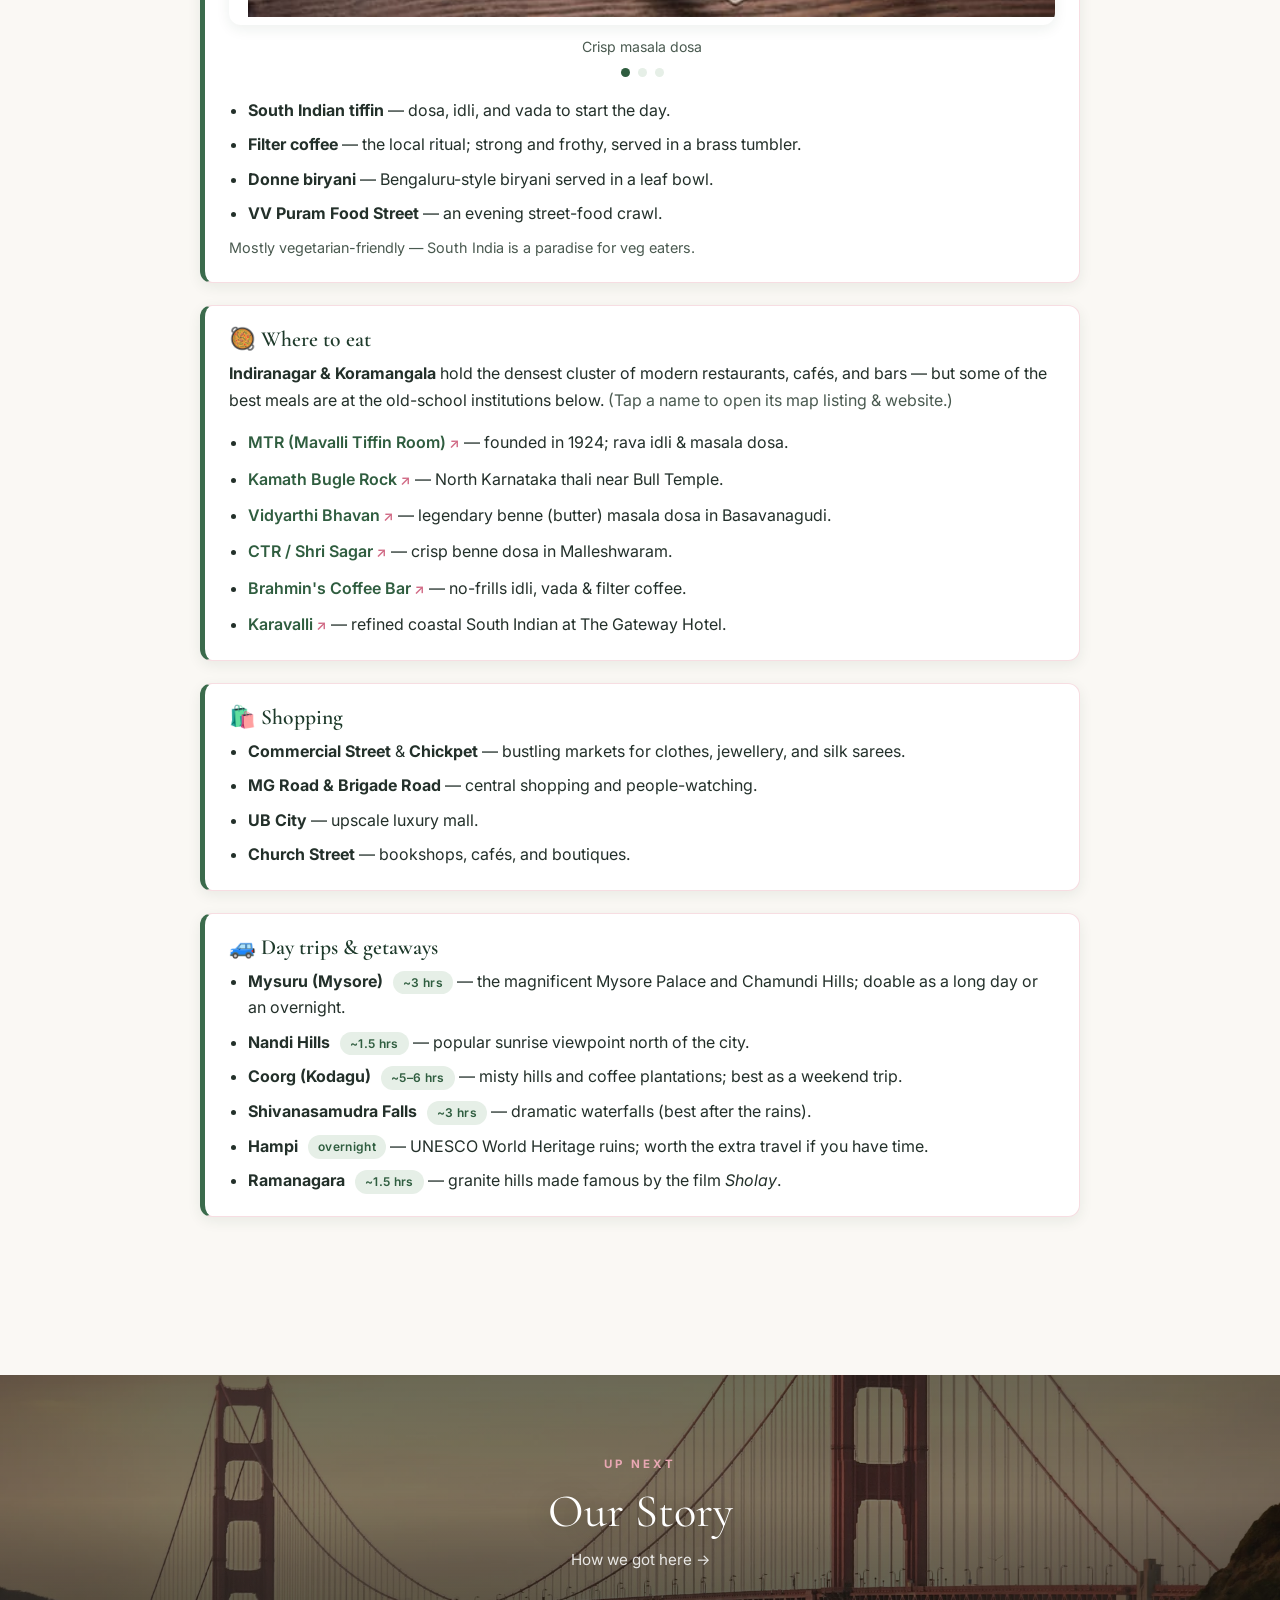
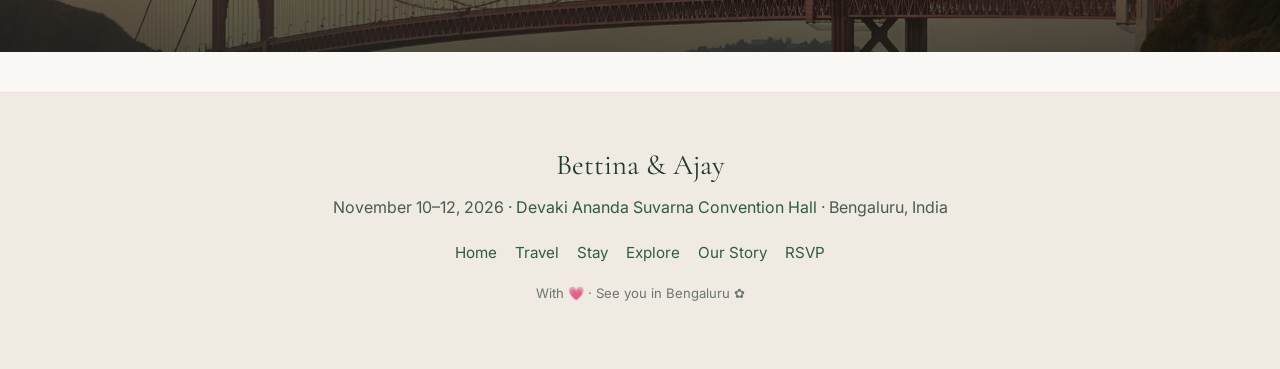
==== commit 27f58725: "Explore page: reword MTR, reorder restaurants, Bengaluru audit - MTR: "the 1924 institution" → "foun" ====
--- a/explore.html
+++ b/explore.html
@@ -104,7 +104,7 @@
               <li><strong>South Indian tiffin</strong> — dosa, idli, and vada to start the day.</li>
               <li><strong>Filter coffee</strong> — the local ritual; strong and frothy, served in a brass
                 tumbler.</li>
-              <li><strong>Donne biryani</strong> — Bangalore-style biryani served in a leaf bowl.</li>
+              <li><strong>Donne biryani</strong> — Bengaluru-style biryani served in a leaf bowl.</li>
               <li><strong>VV Puram Food Street</strong> — an evening street-food crawl.</li>
             </ul>
             <p class="muted" style="margin:10px 0 0;font-size:0.9rem;">Mostly vegetarian-friendly — South
@@ -119,8 +119,10 @@
               below. <span class="muted">(Tap a name to open its map listing &amp; website.)</span></p>
             <ul class="restaurant-list">
               <li><a href="https://maps.app.goo.gl/m9YyHX5MQrH6RdZ97?g_st=ic"
-                  target="_blank" rel="noopener">MTR (Mavalli Tiffin Room)</a> — the 1924 institution;
+                  target="_blank" rel="noopener">MTR (Mavalli Tiffin Room)</a> — founded in 1924;
                 rava idli &amp; masala dosa.</li>
+              <li><a href="https://www.google.com/maps/search/?api=1&amp;query=Kamath+Bugle+Rock+Bengaluru"
+                  target="_blank" rel="noopener">Kamath Bugle Rock</a> — North Karnataka thali near Bull Temple.</li>
               <li><a href="https://www.google.com/maps/search/?api=1&amp;query=Vidyarthi%20Bhavan%20Bengaluru"
                   target="_blank" rel="noopener">Vidyarthi Bhavan</a> — legendary benne (butter) masala
                 dosa in Basavanagudi.</li>
@@ -132,8 +134,6 @@
               <li><a href="https://www.google.com/maps/search/?api=1&amp;query=Karavalli%20Bengaluru"
                   target="_blank" rel="noopener">Karavalli</a> — refined coastal South Indian at The
                 Gateway Hotel.</li>
-              <li><a href="https://www.google.com/maps/search/?api=1&amp;query=Kamath+Bugle+Rock+Bengaluru"
-                  target="_blank" rel="noopener">Kamath Bugle Rock</a> — classic Karnataka thali near Bull Temple.</li>
             </ul>
           </article>
 
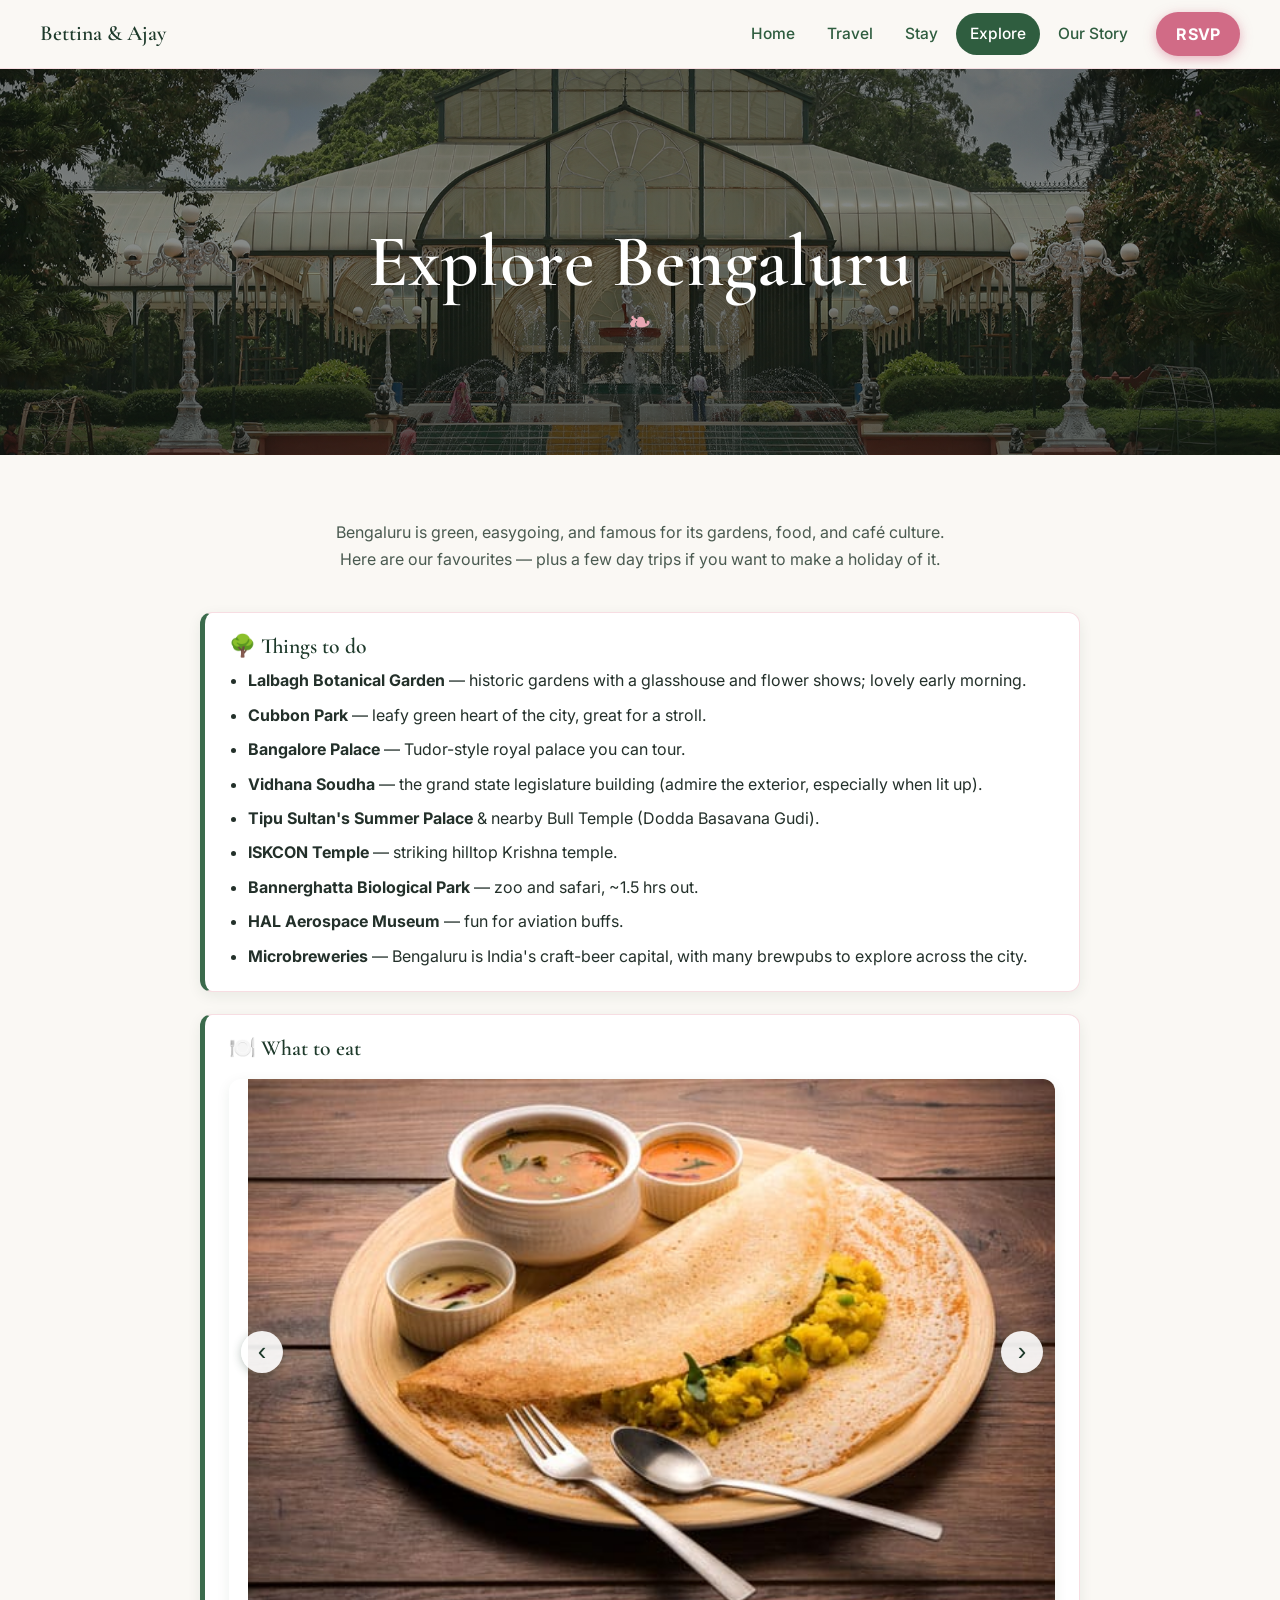
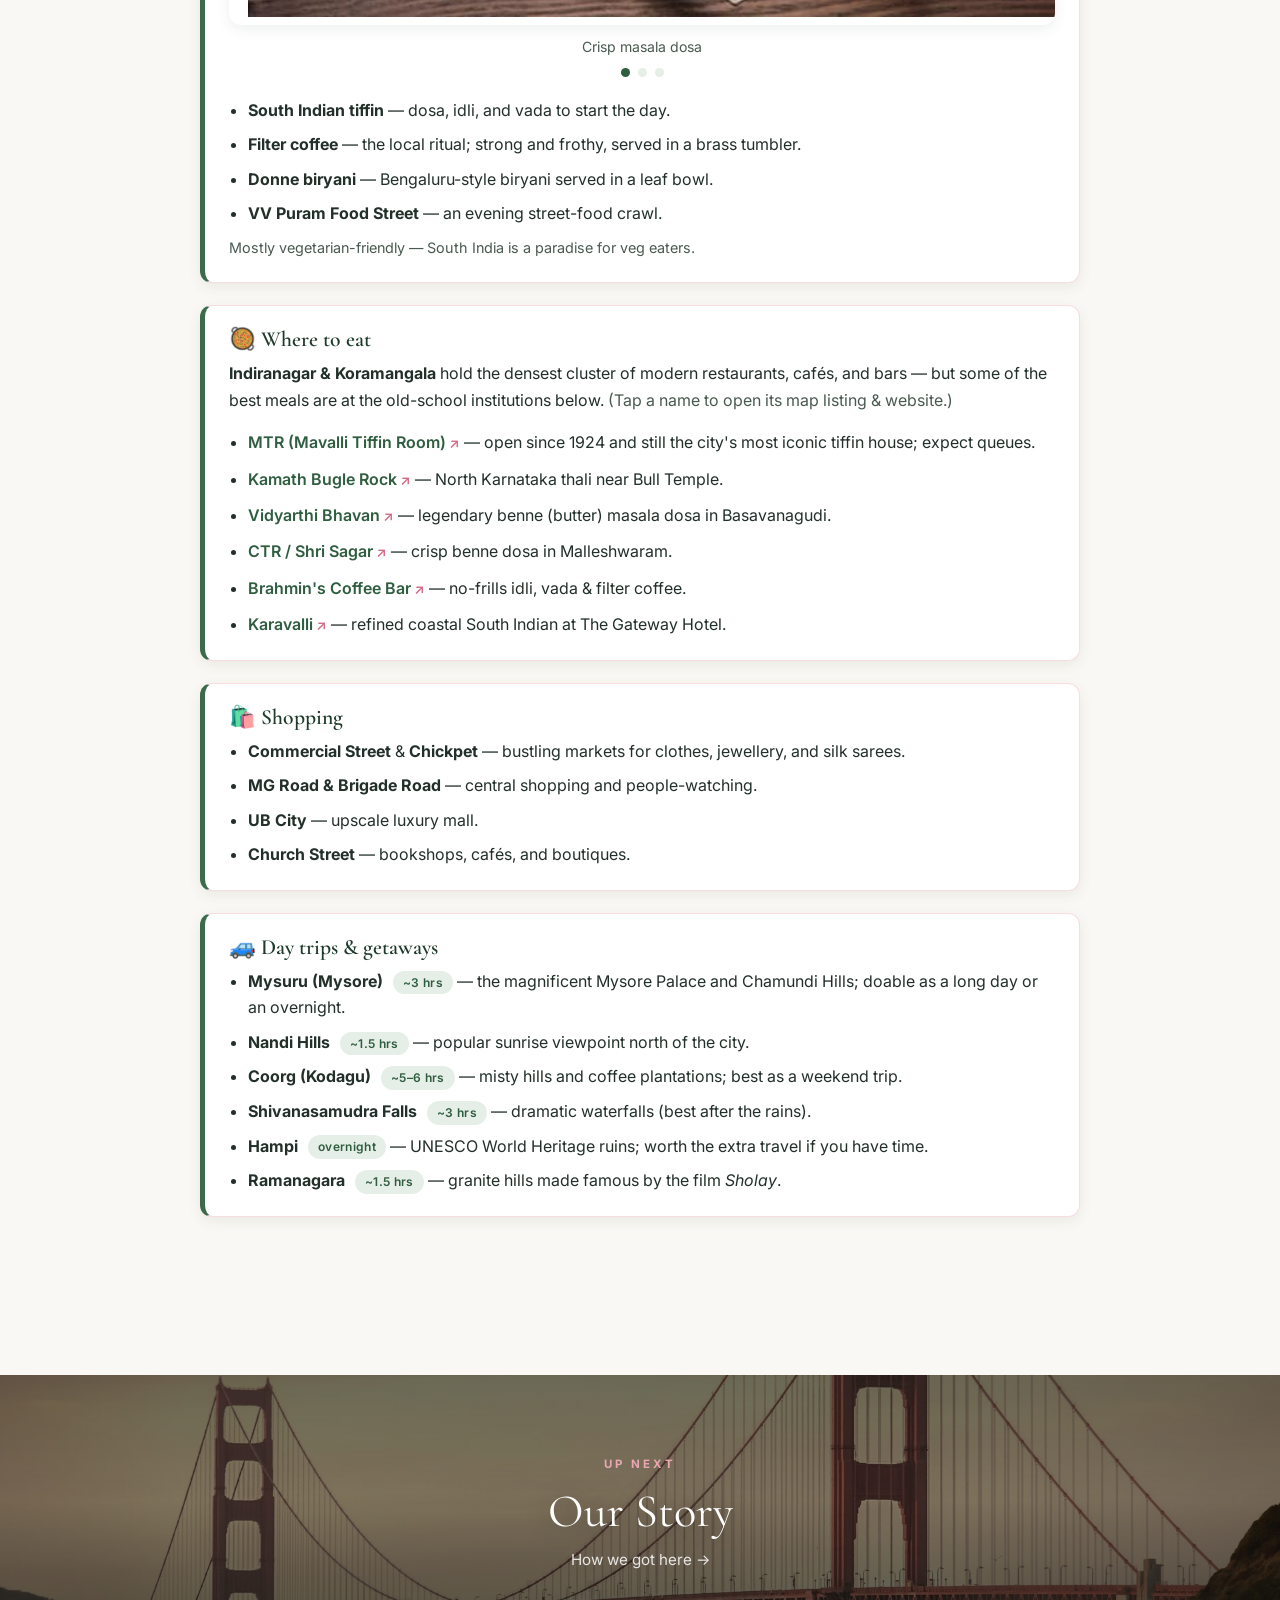
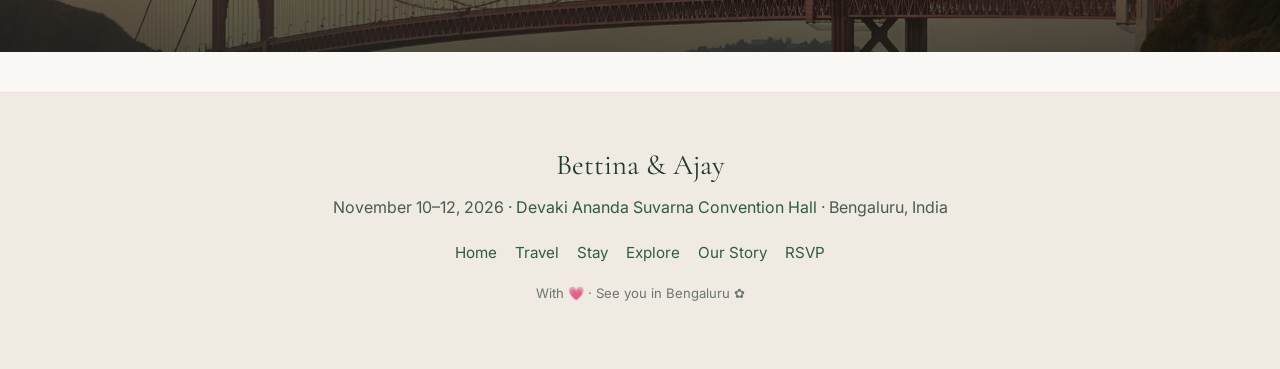
==== commit 2df272ca: "Better MTR description — captures the experience, not just dishes Co-Authored-By: Claude Sonnet 4.6 " ====
--- a/explore.html
+++ b/explore.html
@@ -119,8 +119,7 @@
               below. <span class="muted">(Tap a name to open its map listing &amp; website.)</span></p>
             <ul class="restaurant-list">
               <li><a href="https://maps.app.goo.gl/m9YyHX5MQrH6RdZ97?g_st=ic"
-                  target="_blank" rel="noopener">MTR (Mavalli Tiffin Room)</a> — founded in 1924;
-                rava idli &amp; masala dosa.</li>
+                  target="_blank" rel="noopener">MTR (Mavalli Tiffin Room)</a> — open since 1924 and still the city's most iconic tiffin house; expect queues.</li>
               <li><a href="https://www.google.com/maps/search/?api=1&amp;query=Kamath+Bugle+Rock+Bengaluru"
                   target="_blank" rel="noopener">Kamath Bugle Rock</a> — North Karnataka thali near Bull Temple.</li>
               <li><a href="https://www.google.com/maps/search/?api=1&amp;query=Vidyarthi%20Bhavan%20Bengaluru"
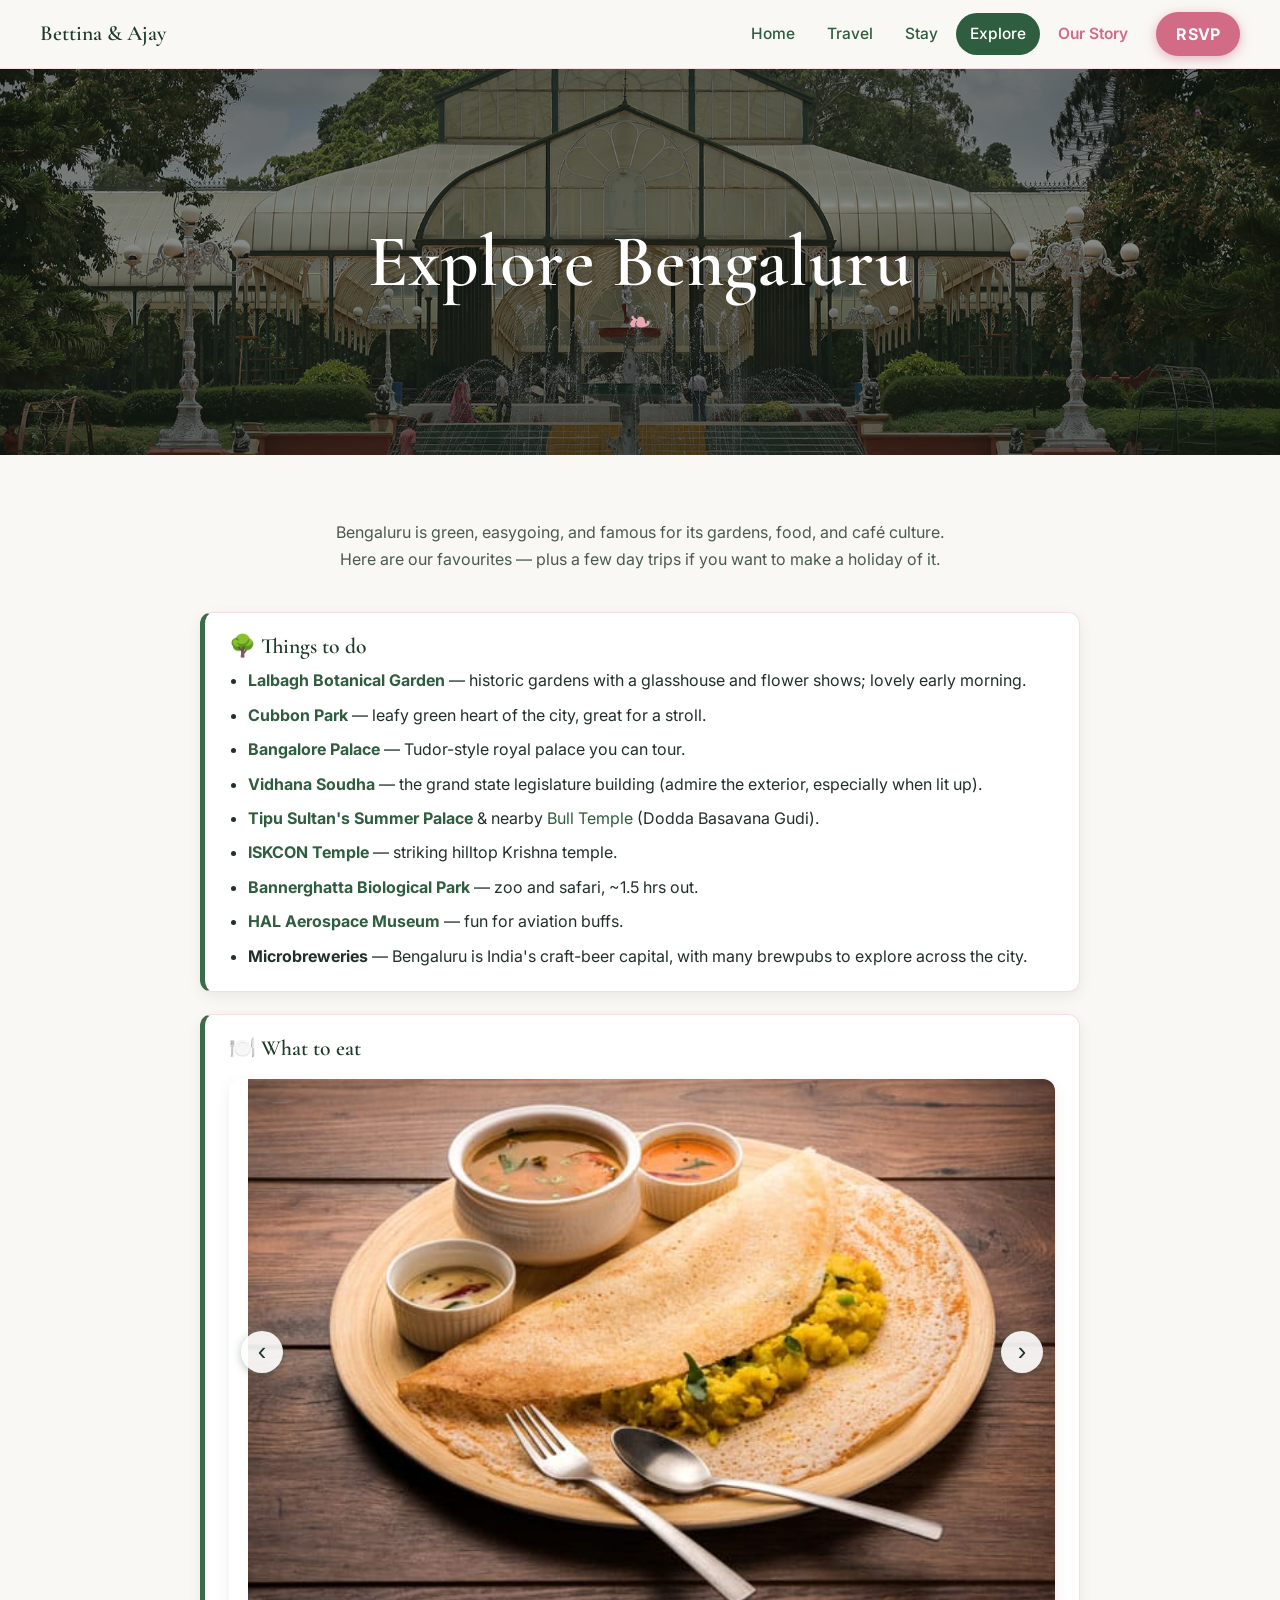
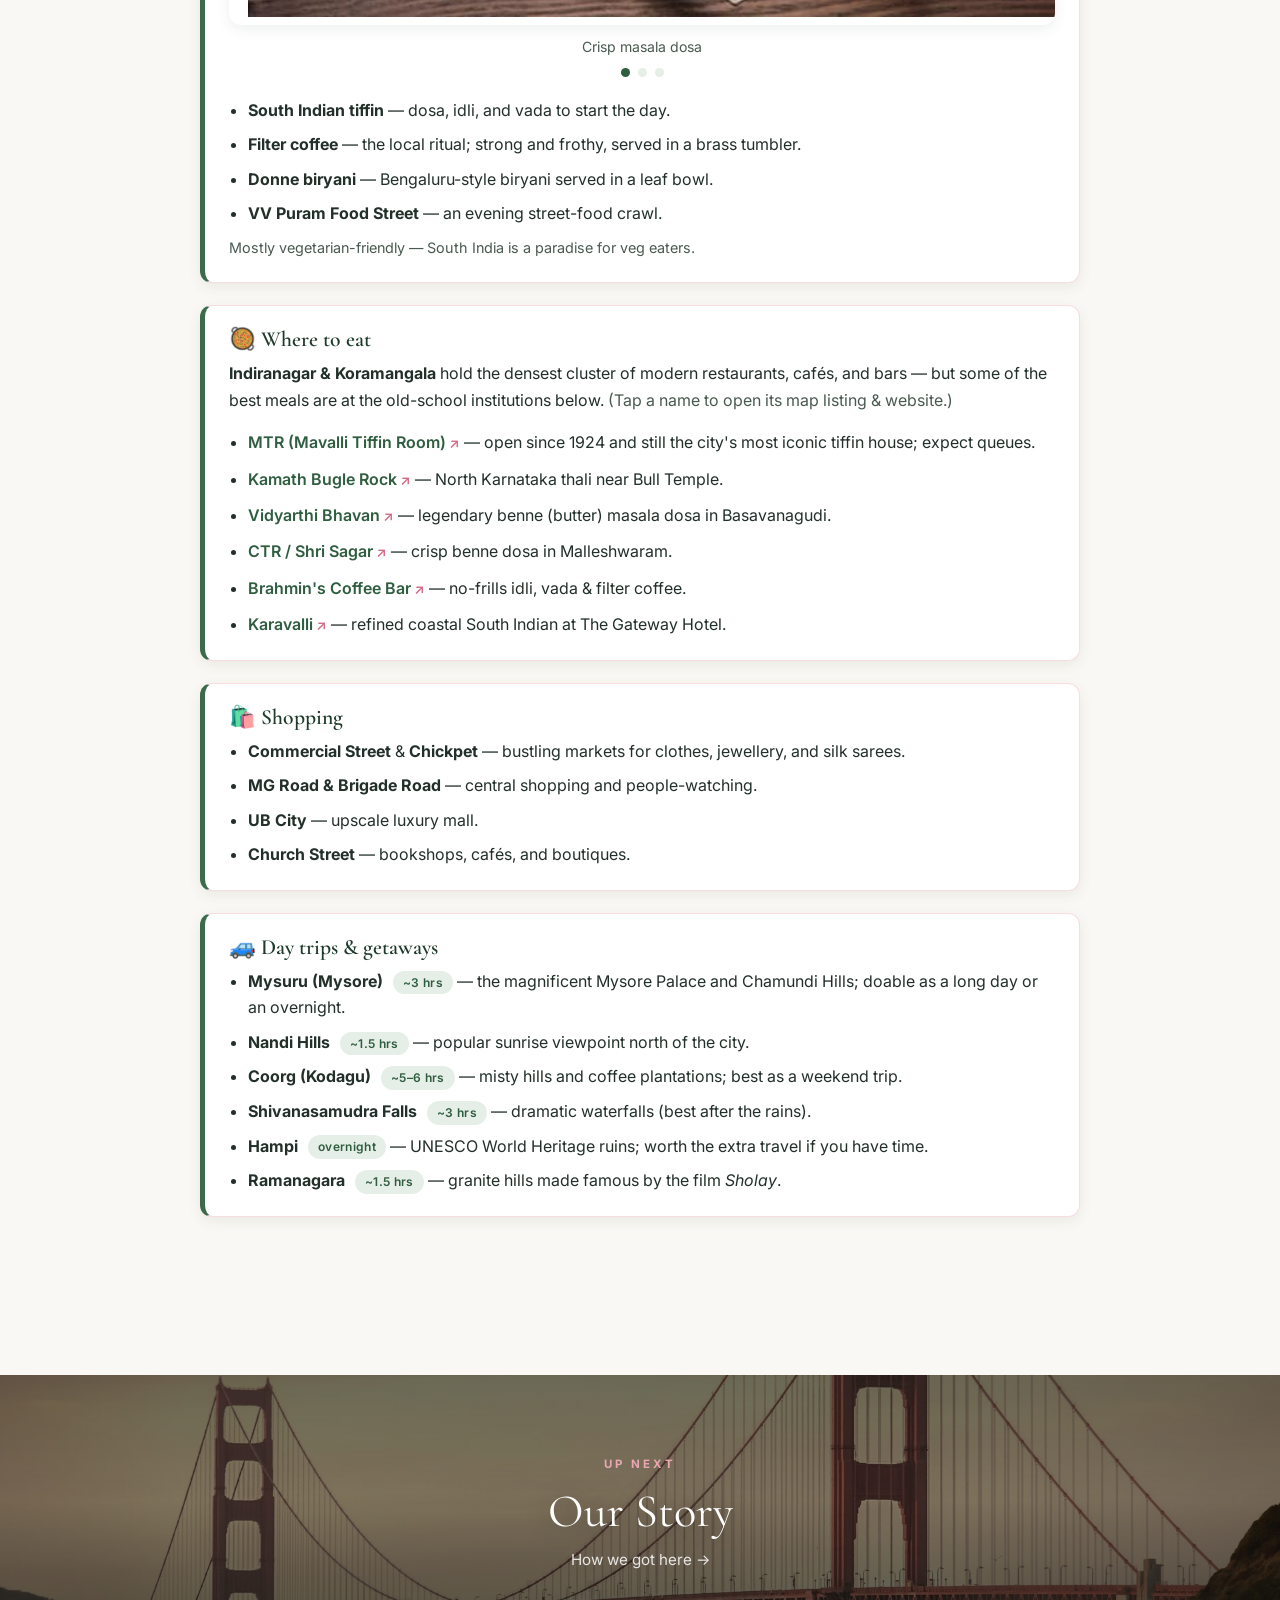
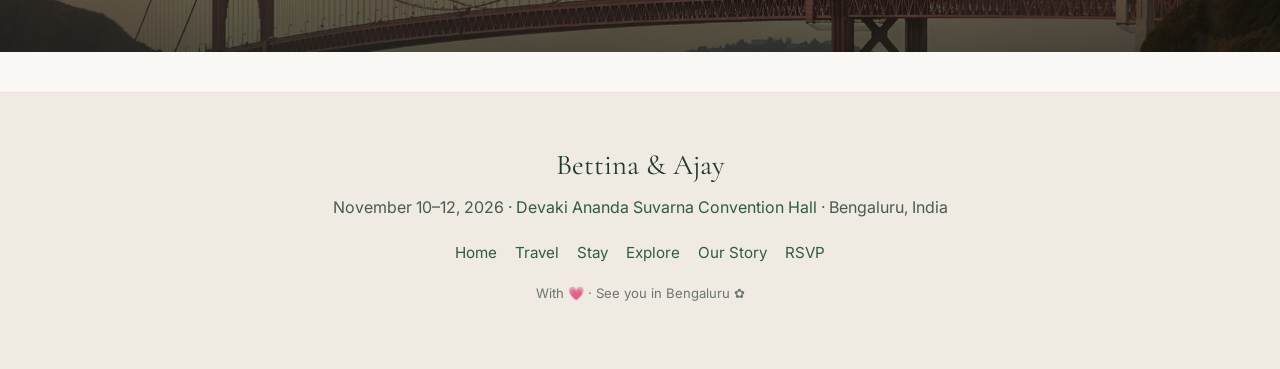
==== commit c5ae19ef: "Add Google Maps links to all Things to do entries Co-Authored-By: Claude Sonnet 4.6 <noreply@anthrop" ====
--- a/explore.html
+++ b/explore.html
@@ -55,17 +55,16 @@
           <article class="info-block">
             <h3>🌳 Things to do</h3>
             <ul>
-              <li><strong>Lalbagh Botanical Garden</strong> — historic gardens with a glasshouse and
+              <li><strong><a href="https://www.google.com/maps/search/?api=1&query=Lalbagh+Botanical+Garden+Bengaluru" target="_blank" rel="noopener">Lalbagh Botanical Garden</a></strong> — historic gardens with a glasshouse and
                 flower shows; lovely early morning.</li>
-              <li><strong>Cubbon Park</strong> — leafy green heart of the city, great for a stroll.</li>
-              <li><strong>Bangalore Palace</strong> — Tudor-style royal palace you can tour.</li>
-              <li><strong>Vidhana Soudha</strong> — the grand state legislature building (admire the
+              <li><strong><a href="https://www.google.com/maps/search/?api=1&query=Cubbon+Park+Bengaluru" target="_blank" rel="noopener">Cubbon Park</a></strong> — leafy green heart of the city, great for a stroll.</li>
+              <li><strong><a href="https://www.google.com/maps/search/?api=1&query=Bangalore+Palace+Bengaluru" target="_blank" rel="noopener">Bangalore Palace</a></strong> — Tudor-style royal palace you can tour.</li>
+              <li><strong><a href="https://www.google.com/maps/search/?api=1&query=Vidhana+Soudha+Bengaluru" target="_blank" rel="noopener">Vidhana Soudha</a></strong> — the grand state legislature building (admire the
                 exterior, especially when lit up).</li>
-              <li><strong>Tipu Sultan's Summer Palace</strong> &amp; nearby Bull Temple (Dodda Basavana
-                Gudi).</li>
-              <li><strong>ISKCON Temple</strong> — striking hilltop Krishna temple.</li>
-              <li><strong>Bannerghatta Biological Park</strong> — zoo and safari, ~1.5 hrs out.</li>
-              <li><strong>HAL Aerospace Museum</strong> — fun for aviation buffs.</li>
+              <li><strong><a href="https://www.google.com/maps/search/?api=1&query=Tipu+Sultan+Summer+Palace+Bengaluru" target="_blank" rel="noopener">Tipu Sultan's Summer Palace</a></strong> &amp; nearby <a href="https://www.google.com/maps/search/?api=1&query=Bull+Temple+Dodda+Basavana+Gudi+Bengaluru" target="_blank" rel="noopener">Bull Temple</a> (Dodda Basavana Gudi).</li>
+              <li><strong><a href="https://www.google.com/maps/search/?api=1&query=ISKCON+Temple+Bengaluru" target="_blank" rel="noopener">ISKCON Temple</a></strong> — striking hilltop Krishna temple.</li>
+              <li><strong><a href="https://www.google.com/maps/search/?api=1&query=Bannerghatta+Biological+Park+Bengaluru" target="_blank" rel="noopener">Bannerghatta Biological Park</a></strong> — zoo and safari, ~1.5 hrs out.</li>
+              <li><strong><a href="https://www.google.com/maps/search/?api=1&query=HAL+Aerospace+Museum+Bengaluru" target="_blank" rel="noopener">HAL Aerospace Museum</a></strong> — fun for aviation buffs.</li>
               <li><strong>Microbreweries</strong> — Bengaluru is India's craft-beer capital, with many brewpubs to explore across the city.</li>
             </ul>
           </article>
--- a/assets/styles.css
+++ b/assets/styles.css
@@ -240,6 +240,11 @@
 .nav__menu a[aria-current="page"] {
   background: var(--green-700);
   color: var(--white);
+}
+
+.nav__menu a[href="story.html"] {
+  color: var(--pink-500);
+  font-weight: 600;
 }
 
 .nav__cta {
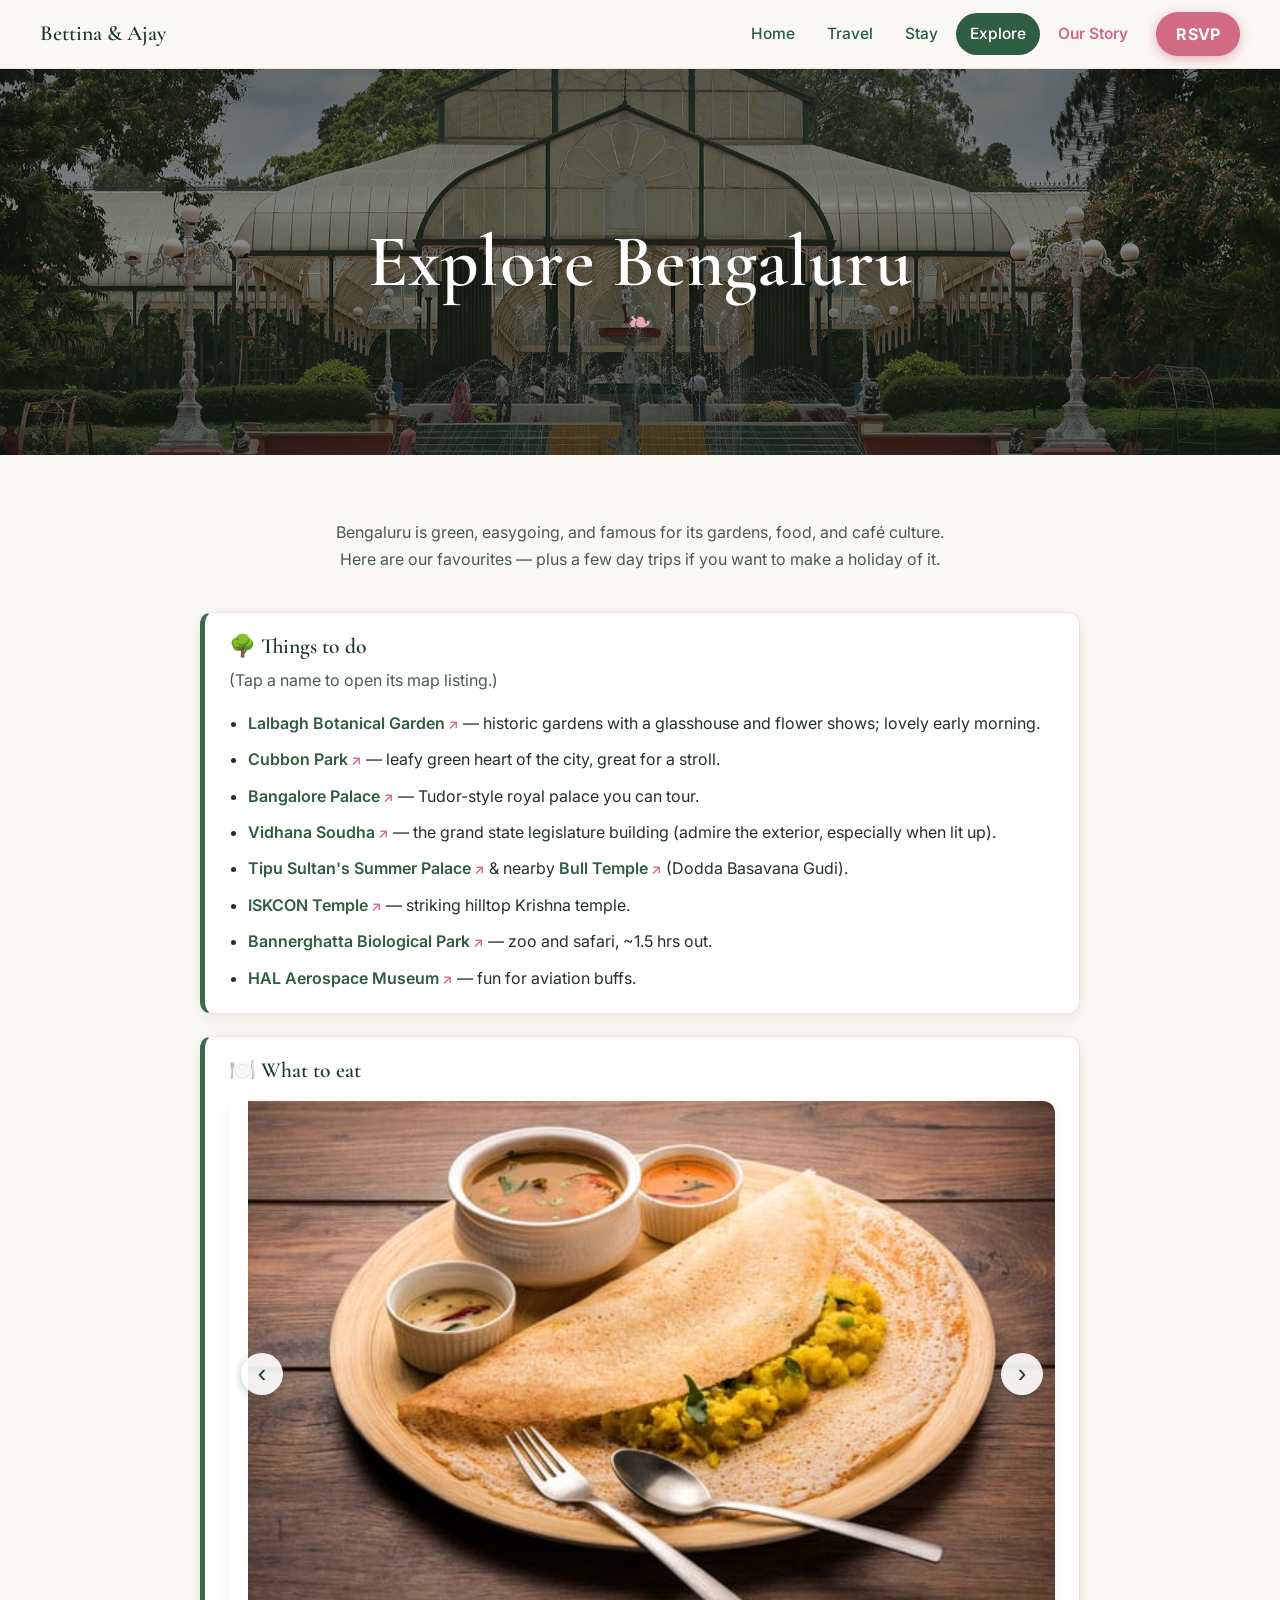
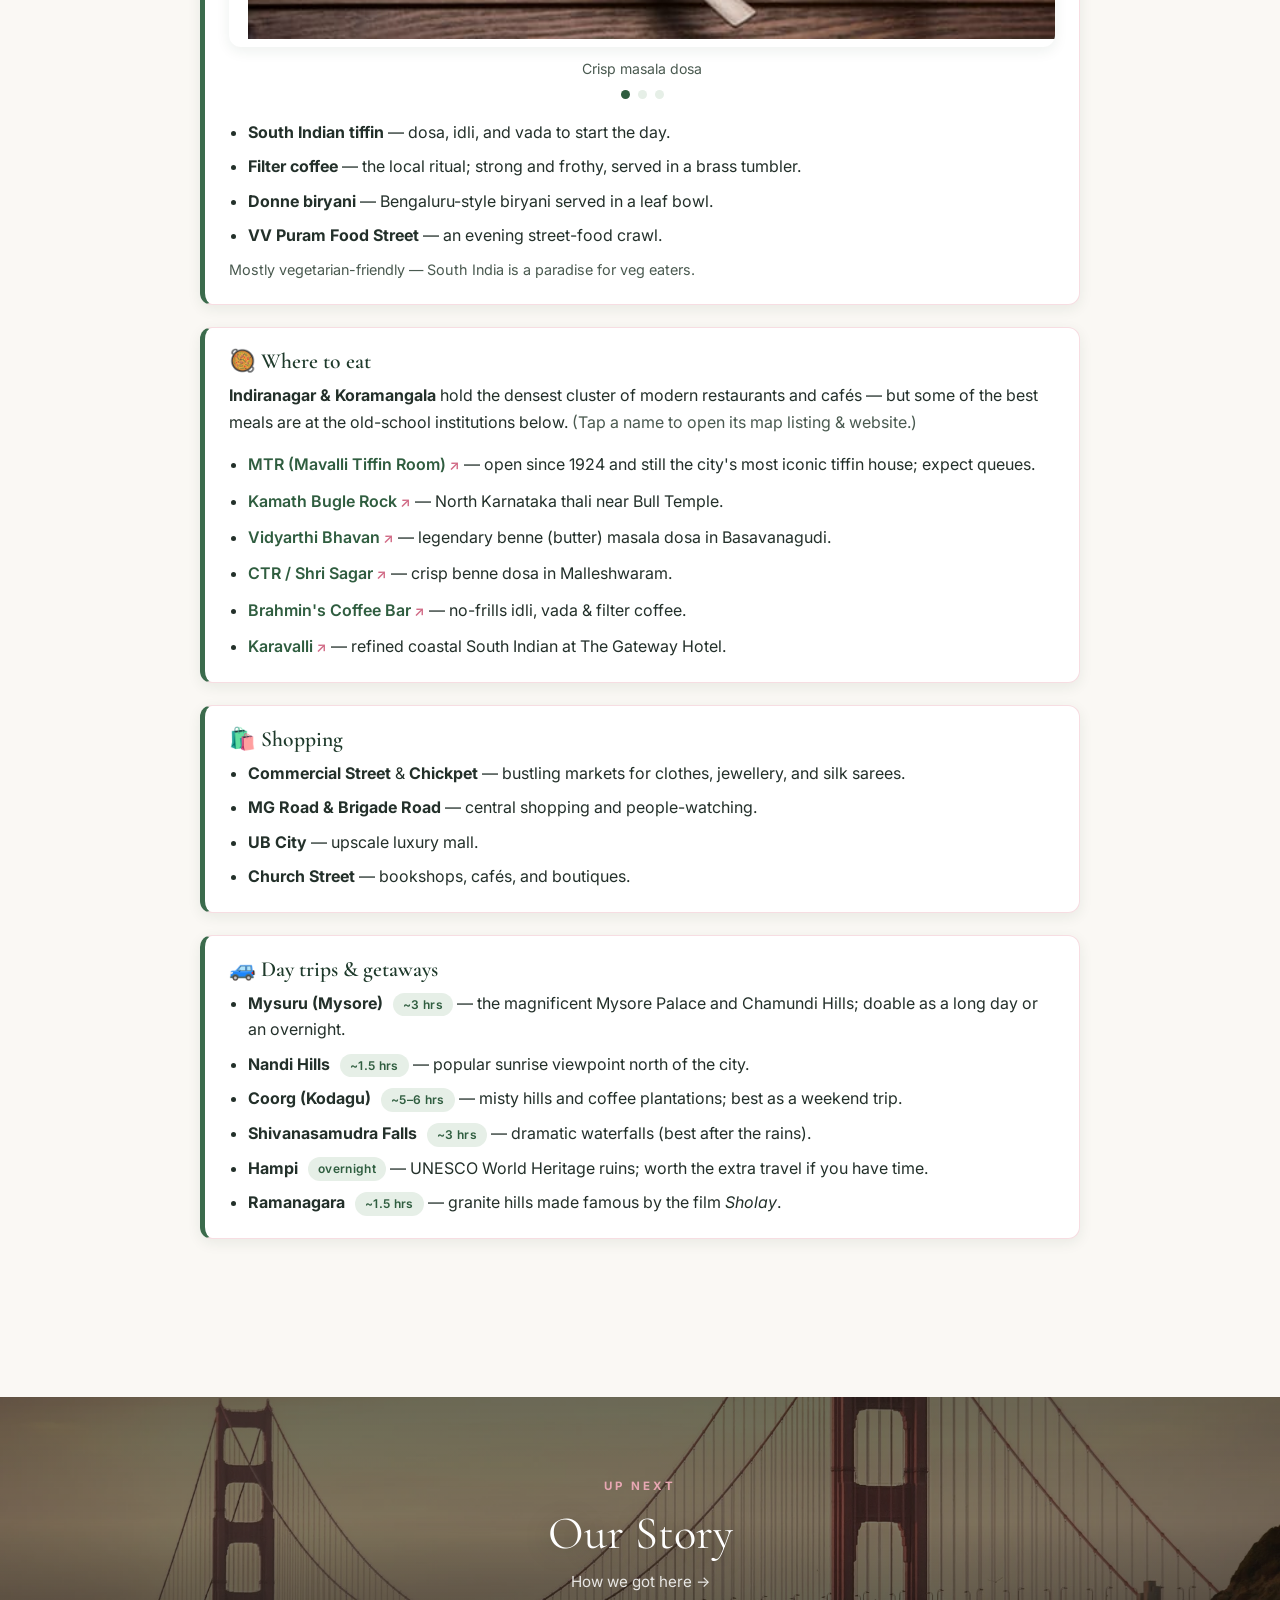
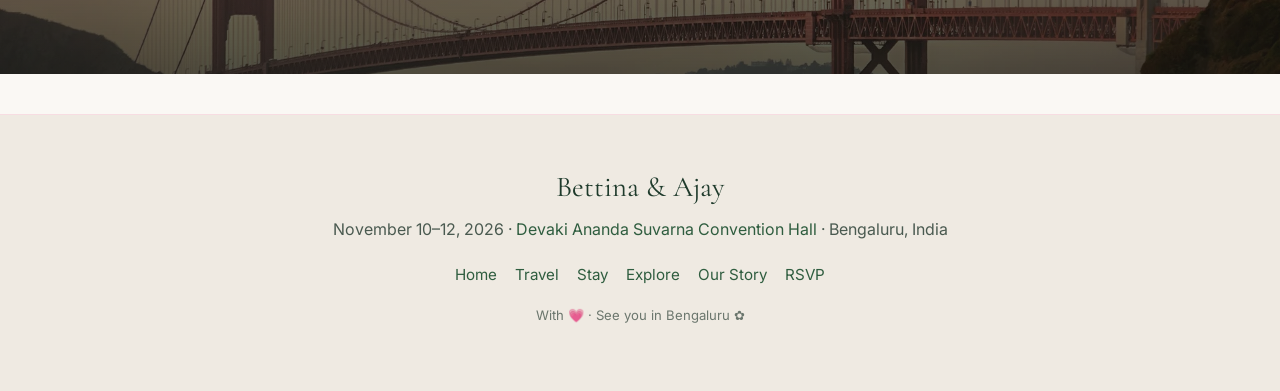
==== commit 1ac2ae16: "Add pink arrows to Things to do; remove all brewery/alcohol mentions - Add restaurant-list class to " ====
--- a/explore.html
+++ b/explore.html
@@ -54,7 +54,8 @@
           <!-- THINGS TO DO -->
           <article class="info-block">
             <h3>🌳 Things to do</h3>
-            <ul>
+            <p><span class="muted">(Tap a name to open its map listing.)</span></p>
+            <ul class="restaurant-list">
               <li><strong><a href="https://www.google.com/maps/search/?api=1&query=Lalbagh+Botanical+Garden+Bengaluru" target="_blank" rel="noopener">Lalbagh Botanical Garden</a></strong> — historic gardens with a glasshouse and
                 flower shows; lovely early morning.</li>
               <li><strong><a href="https://www.google.com/maps/search/?api=1&query=Cubbon+Park+Bengaluru" target="_blank" rel="noopener">Cubbon Park</a></strong> — leafy green heart of the city, great for a stroll.</li>
@@ -65,7 +66,6 @@
               <li><strong><a href="https://www.google.com/maps/search/?api=1&query=ISKCON+Temple+Bengaluru" target="_blank" rel="noopener">ISKCON Temple</a></strong> — striking hilltop Krishna temple.</li>
               <li><strong><a href="https://www.google.com/maps/search/?api=1&query=Bannerghatta+Biological+Park+Bengaluru" target="_blank" rel="noopener">Bannerghatta Biological Park</a></strong> — zoo and safari, ~1.5 hrs out.</li>
               <li><strong><a href="https://www.google.com/maps/search/?api=1&query=HAL+Aerospace+Museum+Bengaluru" target="_blank" rel="noopener">HAL Aerospace Museum</a></strong> — fun for aviation buffs.</li>
-              <li><strong>Microbreweries</strong> — Bengaluru is India's craft-beer capital, with many brewpubs to explore across the city.</li>
             </ul>
           </article>
 
@@ -114,7 +114,7 @@
           <article class="info-block">
             <h3>🥘 Where to eat</h3>
             <p><strong>Indiranagar &amp; Koramangala</strong> hold the densest cluster of modern
-              restaurants, cafés, and bars — but some of the best meals are at the old-school institutions
+              restaurants and cafés — but some of the best meals are at the old-school institutions
               below. <span class="muted">(Tap a name to open its map listing &amp; website.)</span></p>
             <ul class="restaurant-list">
               <li><a href="https://maps.app.goo.gl/m9YyHX5MQrH6RdZ97?g_st=ic"
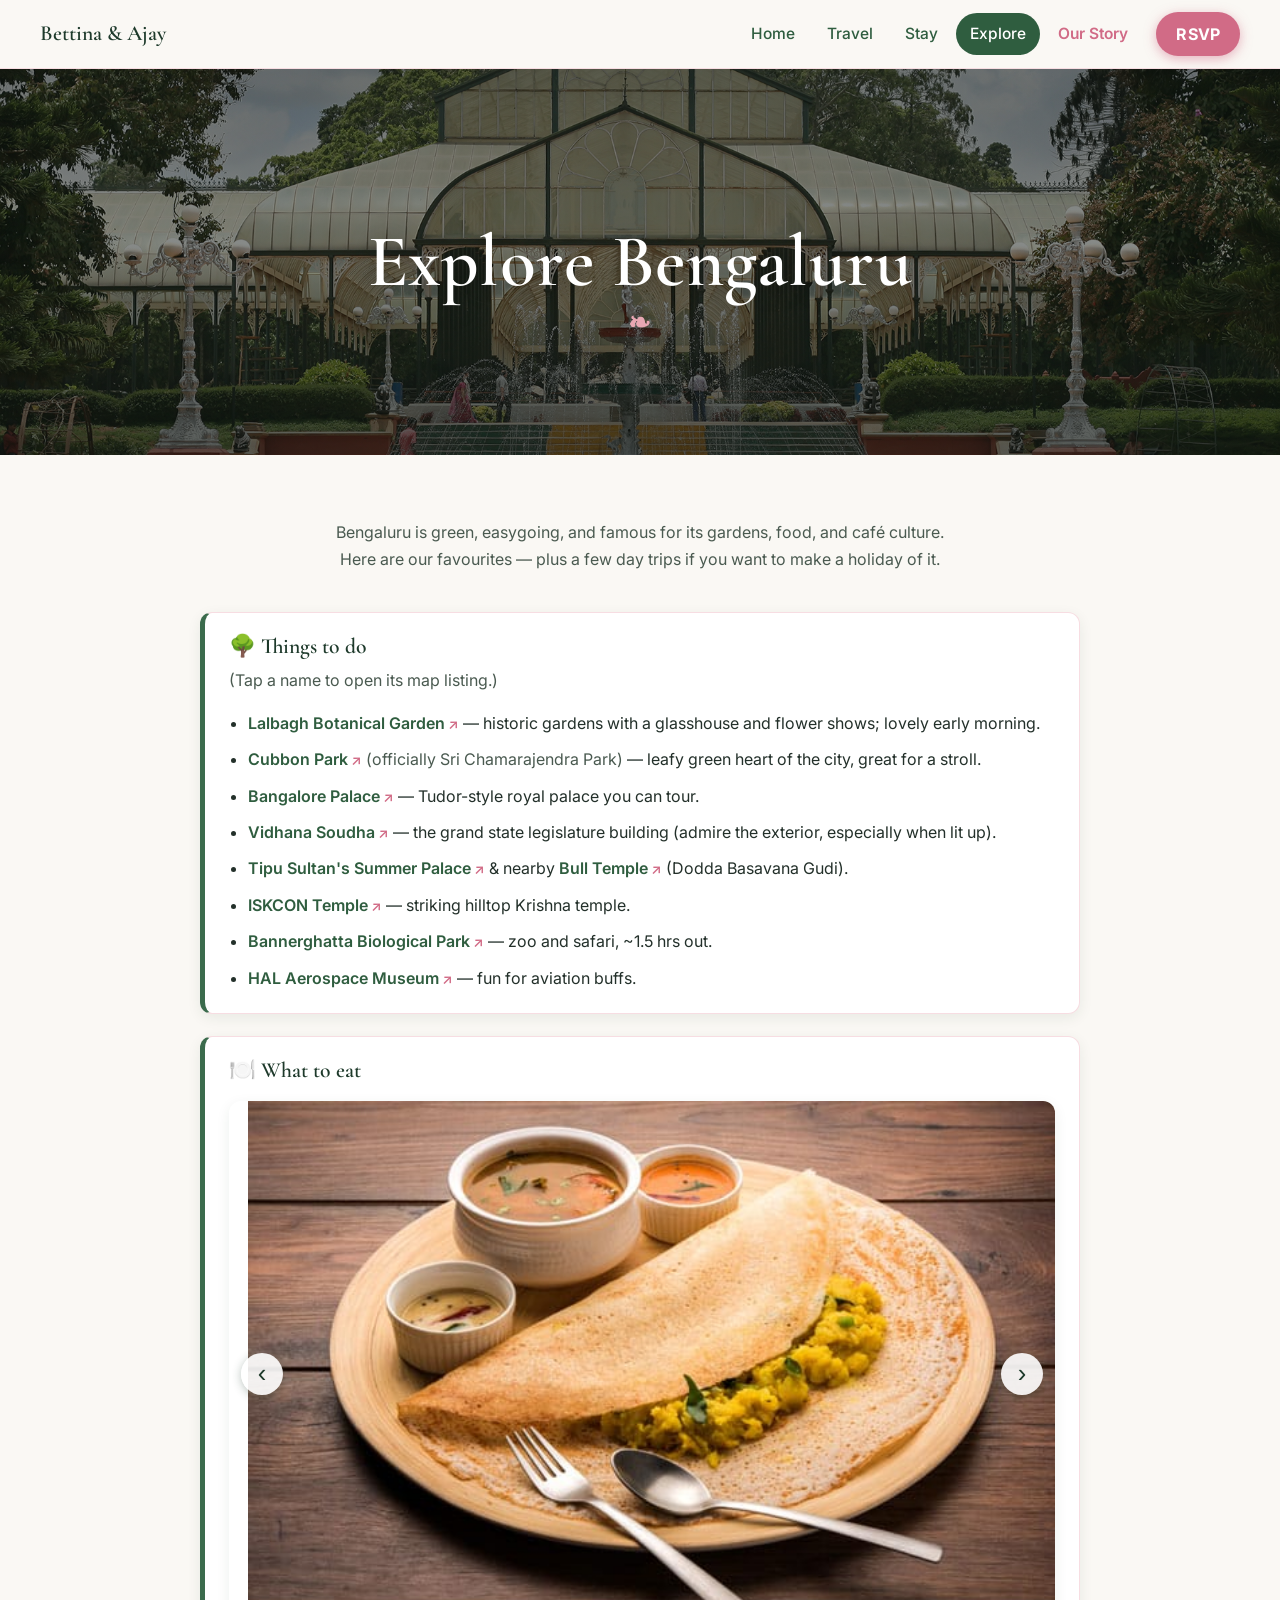
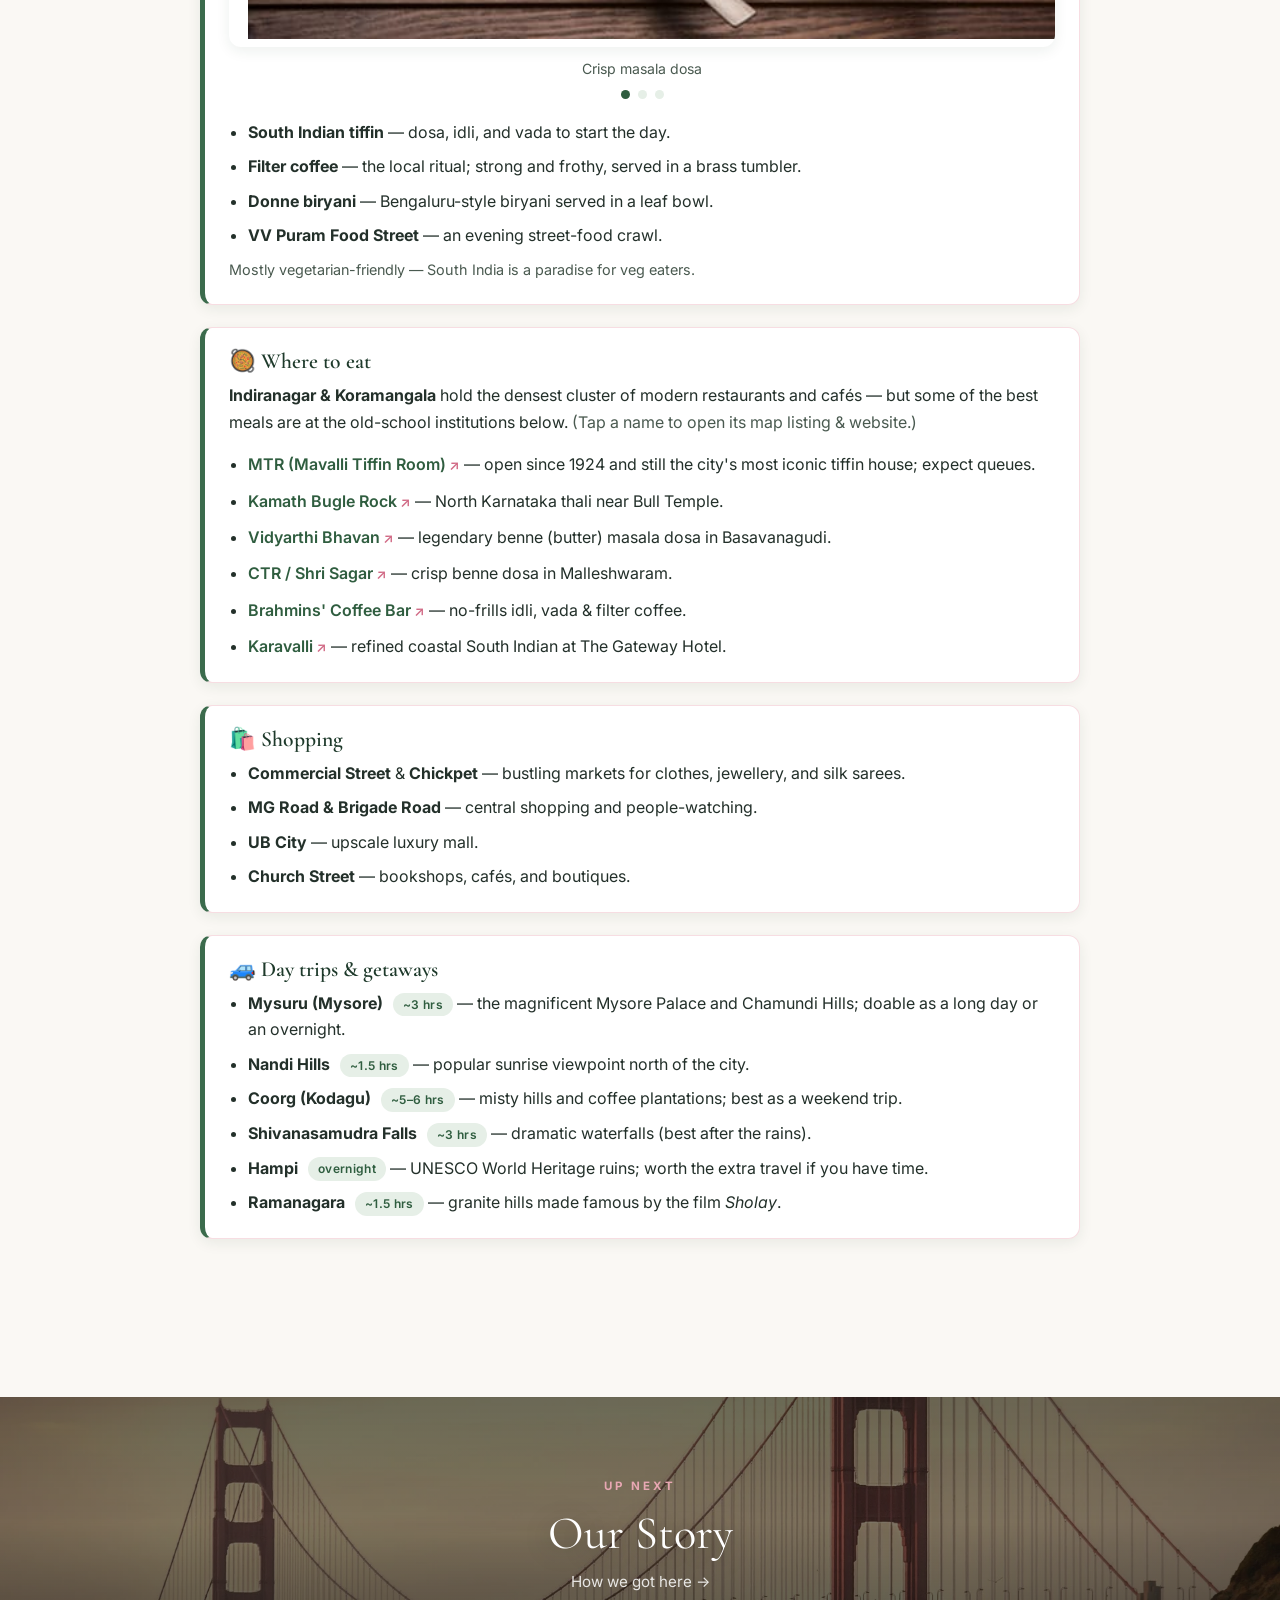
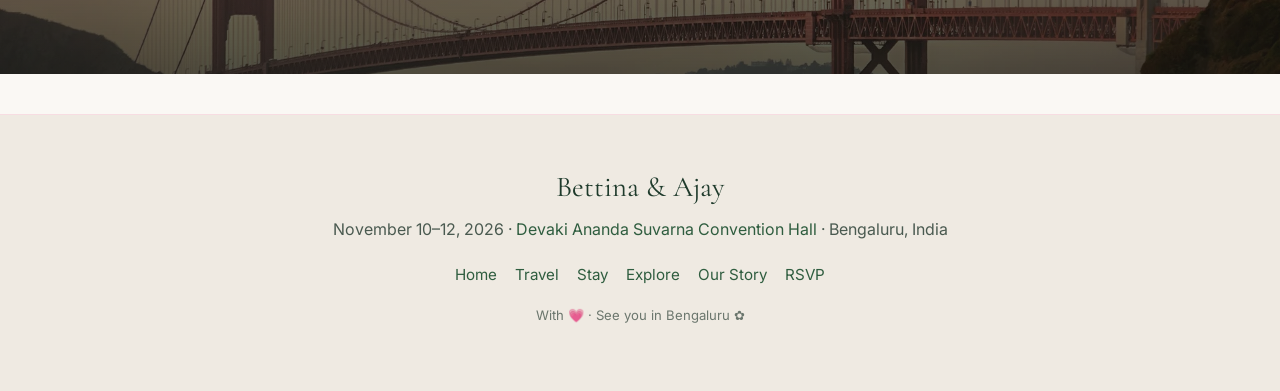
==== commit 15901581: "Fix Karavalli/Cubbon links, Brahmins' spelling, add park's official name Co-Authored-By: Claude Sonn" ====
--- a/explore.html
+++ b/explore.html
@@ -56,16 +56,16 @@
             <h3>🌳 Things to do</h3>
             <p><span class="muted">(Tap a name to open its map listing.)</span></p>
             <ul class="restaurant-list">
-              <li><strong><a href="https://www.google.com/maps/search/?api=1&query=Lalbagh+Botanical+Garden+Bengaluru" target="_blank" rel="noopener">Lalbagh Botanical Garden</a></strong> — historic gardens with a glasshouse and
+              <li><strong><a href="https://maps.app.goo.gl/JaYtxL88SegTWqTZ9" target="_blank" rel="noopener">Lalbagh Botanical Garden</a></strong> — historic gardens with a glasshouse and
                 flower shows; lovely early morning.</li>
-              <li><strong><a href="https://www.google.com/maps/search/?api=1&query=Cubbon+Park+Bengaluru" target="_blank" rel="noopener">Cubbon Park</a></strong> — leafy green heart of the city, great for a stroll.</li>
-              <li><strong><a href="https://www.google.com/maps/search/?api=1&query=Bangalore+Palace+Bengaluru" target="_blank" rel="noopener">Bangalore Palace</a></strong> — Tudor-style royal palace you can tour.</li>
-              <li><strong><a href="https://www.google.com/maps/search/?api=1&query=Vidhana+Soudha+Bengaluru" target="_blank" rel="noopener">Vidhana Soudha</a></strong> — the grand state legislature building (admire the
+              <li><strong><a href="https://maps.app.goo.gl/Qz4yLEBdT6DRf3eA9" target="_blank" rel="noopener">Cubbon Park</a></strong> <span class="muted">(officially Sri Chamarajendra Park)</span> — leafy green heart of the city, great for a stroll.</li>
+              <li><strong><a href="https://maps.app.goo.gl/oRYx4Pvtt4s7eyzN9" target="_blank" rel="noopener">Bangalore Palace</a></strong> — Tudor-style royal palace you can tour.</li>
+              <li><strong><a href="https://maps.app.goo.gl/knrTcQ8K3NdtusEN9" target="_blank" rel="noopener">Vidhana Soudha</a></strong> — the grand state legislature building (admire the
                 exterior, especially when lit up).</li>
-              <li><strong><a href="https://www.google.com/maps/search/?api=1&query=Tipu+Sultan+Summer+Palace+Bengaluru" target="_blank" rel="noopener">Tipu Sultan's Summer Palace</a></strong> &amp; nearby <a href="https://www.google.com/maps/search/?api=1&query=Bull+Temple+Dodda+Basavana+Gudi+Bengaluru" target="_blank" rel="noopener">Bull Temple</a> (Dodda Basavana Gudi).</li>
-              <li><strong><a href="https://www.google.com/maps/search/?api=1&query=ISKCON+Temple+Bengaluru" target="_blank" rel="noopener">ISKCON Temple</a></strong> — striking hilltop Krishna temple.</li>
-              <li><strong><a href="https://www.google.com/maps/search/?api=1&query=Bannerghatta+Biological+Park+Bengaluru" target="_blank" rel="noopener">Bannerghatta Biological Park</a></strong> — zoo and safari, ~1.5 hrs out.</li>
-              <li><strong><a href="https://www.google.com/maps/search/?api=1&query=HAL+Aerospace+Museum+Bengaluru" target="_blank" rel="noopener">HAL Aerospace Museum</a></strong> — fun for aviation buffs.</li>
+              <li><strong><a href="https://maps.app.goo.gl/B78wB8pvYrWt4EKC6" target="_blank" rel="noopener">Tipu Sultan's Summer Palace</a></strong> &amp; nearby <a href="https://www.google.com/maps/search/?api=1&query=Bull+Temple+Dodda+Basavana+Gudi+Bengaluru" target="_blank" rel="noopener">Bull Temple</a> (Dodda Basavana Gudi).</li>
+              <li><strong><a href="https://maps.app.goo.gl/7Po2zAAjVYje6kL99" target="_blank" rel="noopener">ISKCON Temple</a></strong> — striking hilltop Krishna temple.</li>
+              <li><strong><a href="https://maps.app.goo.gl/joWn3wkZ2ZFnVX8v8" target="_blank" rel="noopener">Bannerghatta Biological Park</a></strong> — zoo and safari, ~1.5 hrs out.</li>
+              <li><strong><a href="https://maps.app.goo.gl/MoYuHeYzuPReAMQJ8" target="_blank" rel="noopener">HAL Aerospace Museum</a></strong> — fun for aviation buffs.</li>
             </ul>
           </article>
 
@@ -119,17 +119,17 @@
             <ul class="restaurant-list">
               <li><a href="https://maps.app.goo.gl/m9YyHX5MQrH6RdZ97?g_st=ic"
                   target="_blank" rel="noopener">MTR (Mavalli Tiffin Room)</a> — open since 1924 and still the city's most iconic tiffin house; expect queues.</li>
-              <li><a href="https://www.google.com/maps/search/?api=1&amp;query=Kamath+Bugle+Rock+Bengaluru"
+              <li><a href="https://maps.app.goo.gl/w9GNTk7UWkcgd3Y27"
                   target="_blank" rel="noopener">Kamath Bugle Rock</a> — North Karnataka thali near Bull Temple.</li>
-              <li><a href="https://www.google.com/maps/search/?api=1&amp;query=Vidyarthi%20Bhavan%20Bengaluru"
+              <li><a href="https://maps.app.goo.gl/yLjGx5ZoqLSsXTYo7"
                   target="_blank" rel="noopener">Vidyarthi Bhavan</a> — legendary benne (butter) masala
                 dosa in Basavanagudi.</li>
-              <li><a href="https://www.google.com/maps/search/?api=1&amp;query=CTR%20Shri%20Sagar%20Malleshwaram%20Bengaluru"
+              <li><a href="https://maps.app.goo.gl/R3vGbinD6MNu4K1g7"
                   target="_blank" rel="noopener">CTR / Shri Sagar</a> — crisp benne dosa in Malleshwaram.</li>
-              <li><a href="https://www.google.com/maps/search/?api=1&amp;query=Brahmins%20Coffee%20Bar%20Bengaluru"
-                  target="_blank" rel="noopener">Brahmin's Coffee Bar</a> — no-frills idli, vada &amp;
+              <li><a href="https://maps.app.goo.gl/2u7ish6RyVvuz2uR6"
+                  target="_blank" rel="noopener">Brahmins' Coffee Bar</a> — no-frills idli, vada &amp;
                 filter coffee.</li>
-              <li><a href="https://www.google.com/maps/search/?api=1&amp;query=Karavalli%20Bengaluru"
+              <li><a href="https://maps.app.goo.gl/M13htFfZZdmtyd9PA"
                   target="_blank" rel="noopener">Karavalli</a> — refined coastal South Indian at The
                 Gateway Hotel.</li>
             </ul>
